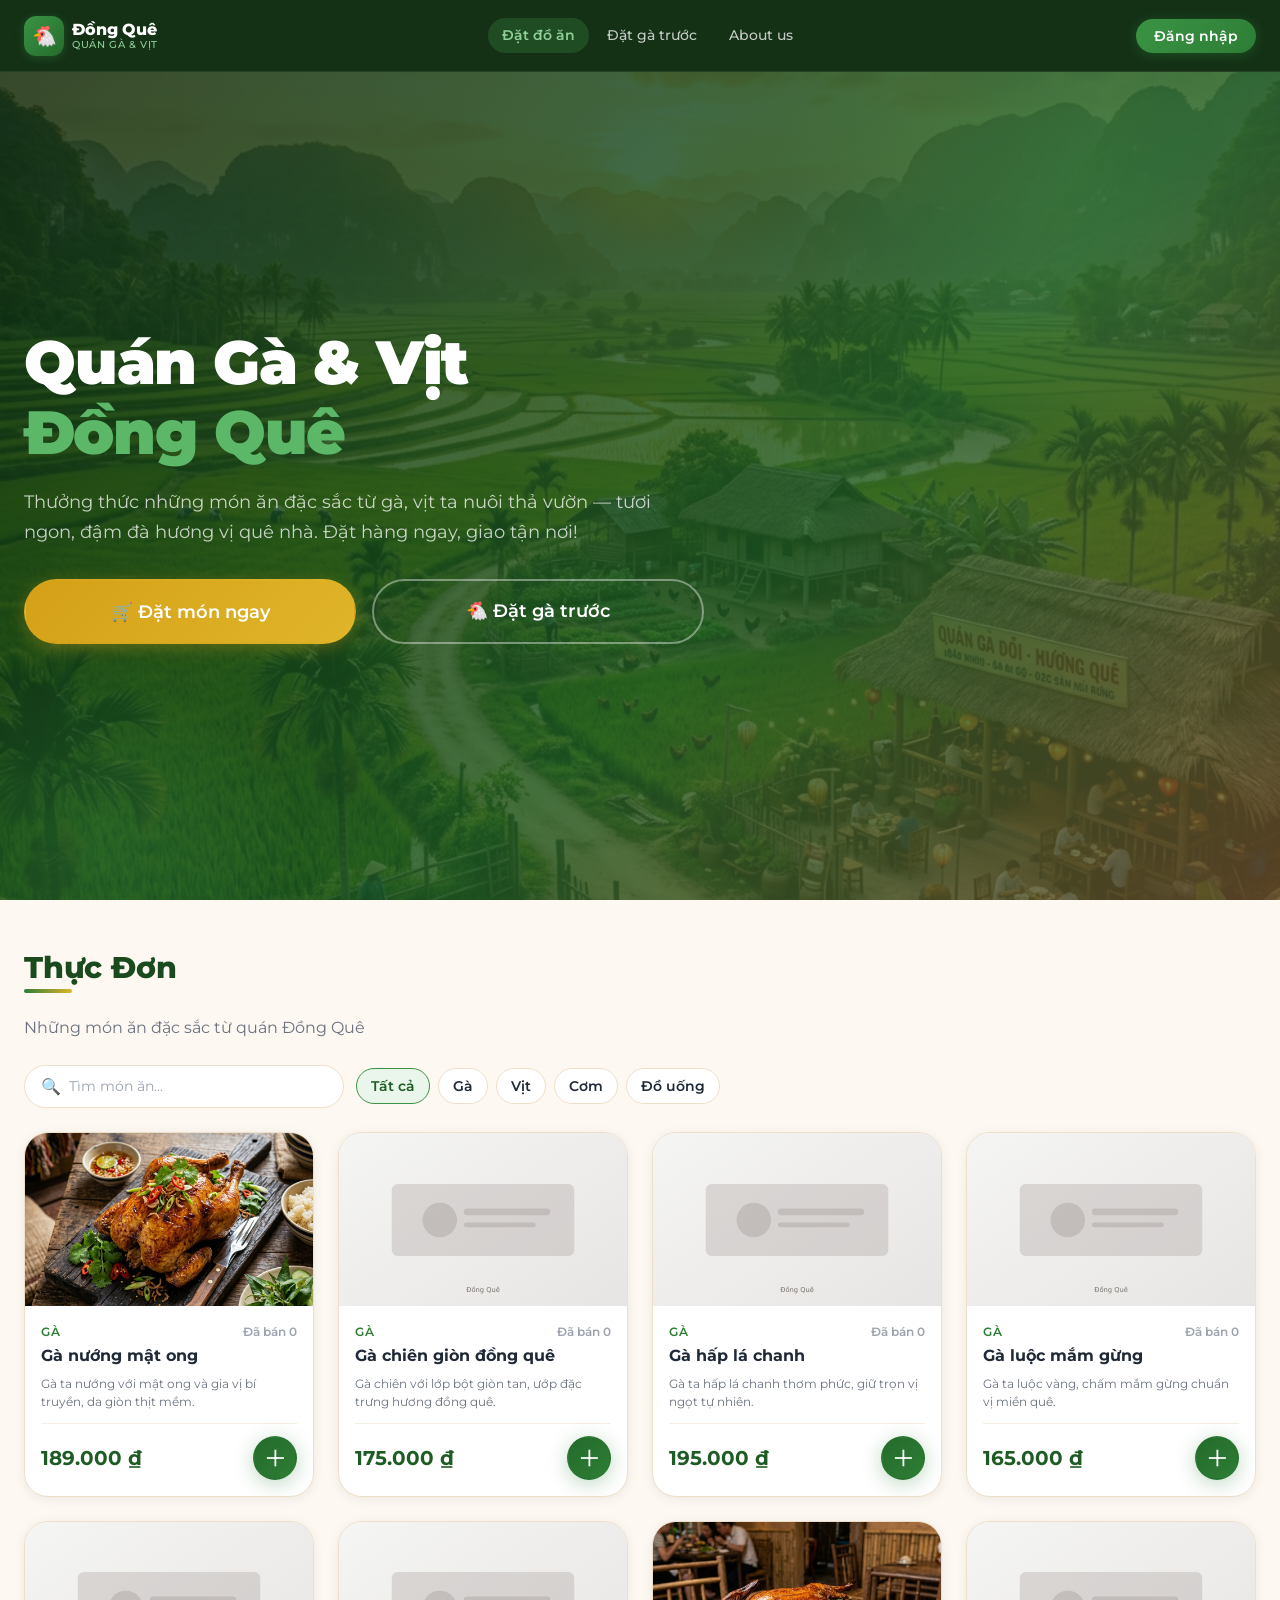
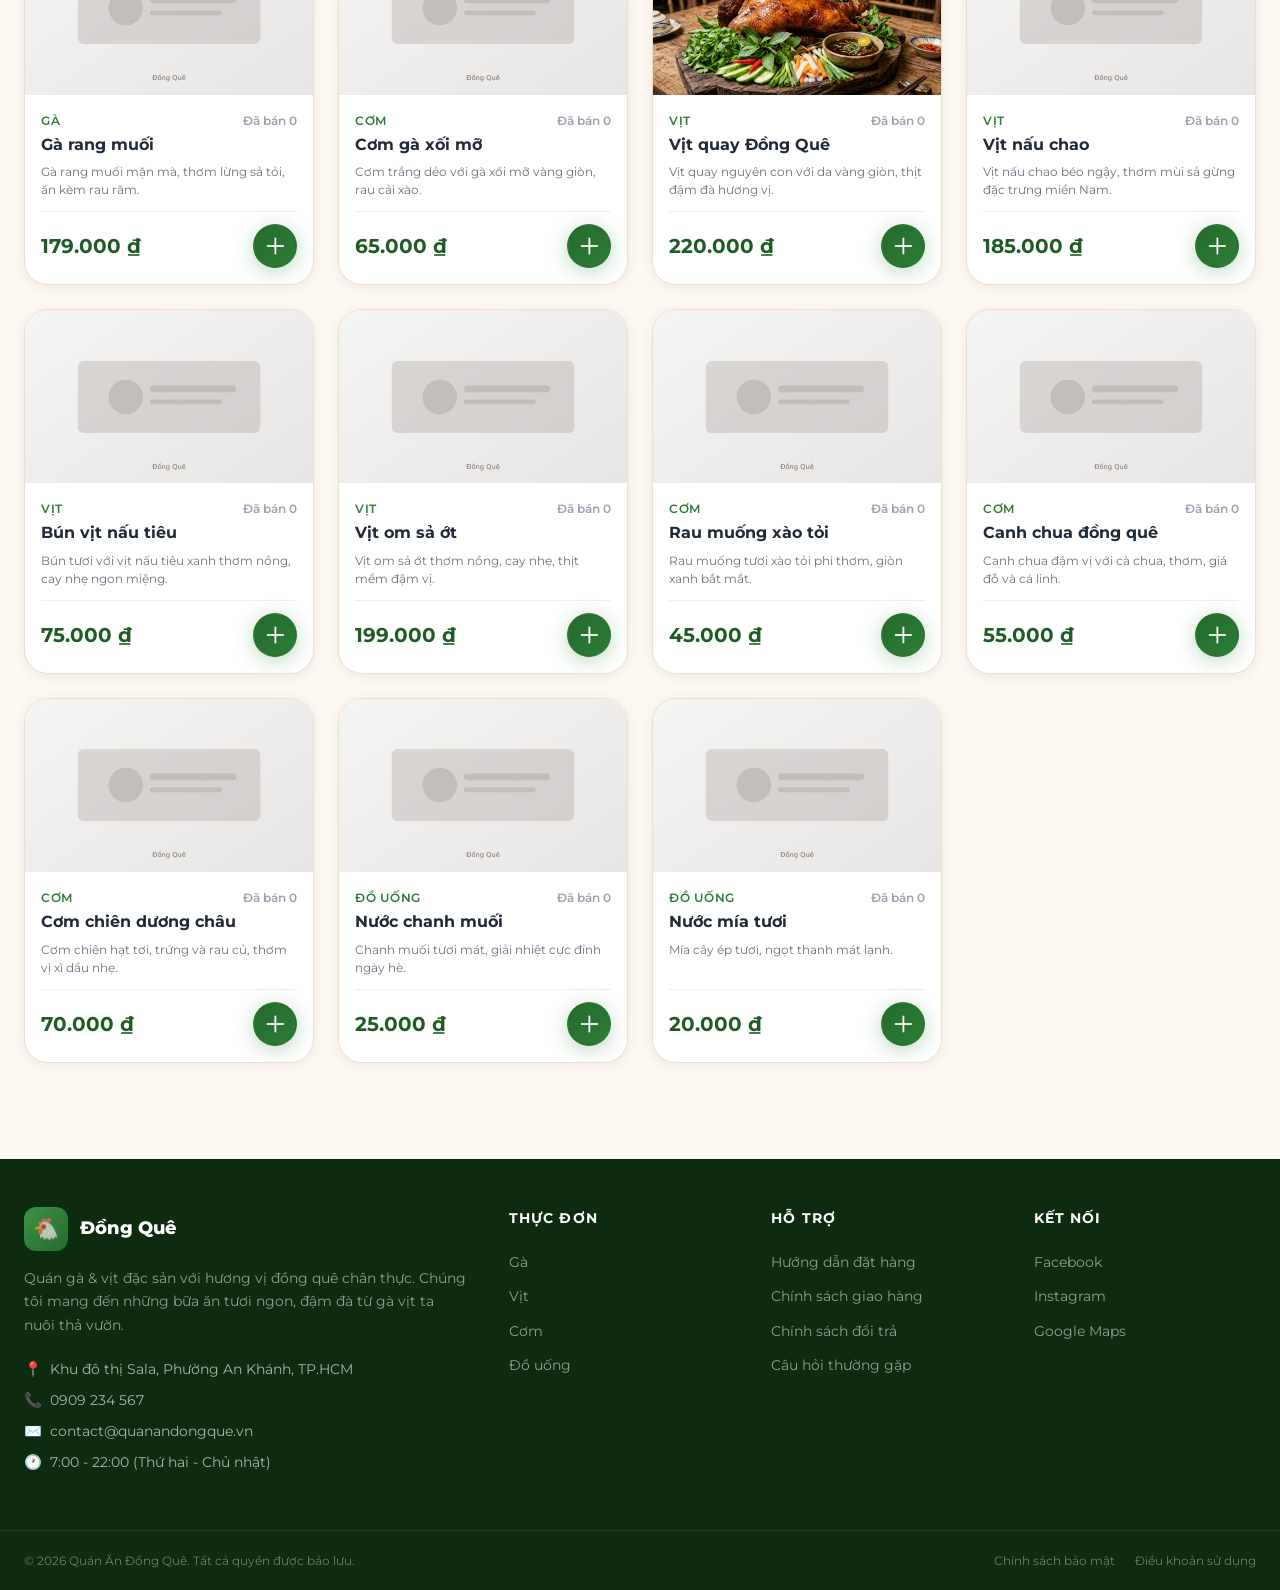
==== index.html @ f10be2a7 "initial shopping page for customers" ====
<!DOCTYPE html>
<html lang="vi">
<head>
  <meta charset="UTF-8">
  <meta name="viewport" content="width=device-width, initial-scale=1.0">
  <meta name="description" content="Quán Ăn Đồng Quê - Thưởng thức gà & vịt ta nuôi thả vườn tươi ngon, đậm đà hương vị quê nhà. Đặt hàng online, giao tận nơi tại TP.HCM.">
  <meta name="keywords" content="quán gà, quán vịt, đồng quê, gà nướng, vịt quay, đặt hàng online, giao hàng">
  <meta name="author" content="Quán Ăn Đồng Quê">
  <meta property="og:title" content="Quán Ăn Đồng Quê | Gà & Vịt Ta Thả Vườn">
  <meta property="og:description" content="Hương vị đồng quê chính hiệu — gà, vịt ta nuôi thả vườn tươi ngon. Đặt hàng ngay!">
  <meta property="og:type" content="website">
  <meta name="theme-color" content="#1f5c25">
  <title>Quán Ăn Đồng Quê | Gà & Vịt Ta Thả Vườn</title>

  <!-- Favicon -->
  <link rel="icon" href="data:image/svg+xml,<svg xmlns='http://www.w3.org/2000/svg' viewBox='0 0 100 100'><text y='.9em' font-size='90'>🐔</text></svg>">

  <!-- CSS -->
  <link rel="stylesheet" href="css/variables.css">
  <link rel="stylesheet" href="css/base.css">
  <link rel="stylesheet" href="css/components.css">
  <link rel="stylesheet" href="css/navbar.css">
  <link rel="stylesheet" href="css/layout.css">
  <link rel="stylesheet" href="css/pages.css">
</head>
<body>
  <!-- Page wrapper -->
  <div class="page-content" id="page-content" role="main"></div>

  <!-- JS (ES Module) -->
  <script type="module" src="js/app.js"></script>
</body>
</html>
---- css/variables.css ----
/* ============================================
   DESIGN TOKENS - Quán Ăn Đồng Quê
   Tông màu xanh lá đậm + beige
============================================ */

@font-face {
  font-family: 'Montserrat';
  src: url('../assets/fonts/Montserrat-Regular.ttf') format('truetype');
  font-weight: 400;
  font-style: normal;
}
@font-face {
  font-family: 'Montserrat';
  src: url('../assets/fonts/Montserrat-Medium.ttf') format('truetype');
  font-weight: 500;
  font-style: normal;
}
@font-face {
  font-family: 'Montserrat';
  src: url('../assets/fonts/Montserrat-SemiBold.ttf') format('truetype');
  font-weight: 600;
  font-style: normal;
}
@font-face {
  font-family: 'Montserrat';
  src: url('../assets/fonts/Montserrat-Bold.ttf') format('truetype');
  font-weight: 700;
  font-style: normal;
}
@font-face {
  font-family: 'Montserrat';
  src: url('../assets/fonts/Montserrat-ExtraBold.ttf') format('truetype');
  font-weight: 800;
  font-style: normal;
}
@font-face {
  font-family: 'Montserrat';
  src: url('../assets/fonts/Montserrat-Black.ttf') format('truetype');
  font-weight: 900;
  font-style: normal;
}
@font-face {
  font-family: 'Montserrat';
  src: url('../assets/fonts/Montserrat-Light.ttf') format('truetype');
  font-weight: 300;
  font-style: normal;
}
@font-face {
  font-family: 'Montserrat';
  src: url('../assets/fonts/Montserrat-Italic.ttf') format('truetype');
  font-weight: 400;
  font-style: italic;
}

:root {
  /* === Primary - Xanh lá đậm === */
  --color-primary-900: #0d2b0f;
  --color-primary-800: #1a4a1e;
  --color-primary-700: #1f5c25;
  --color-primary-600: #256b2c;
  --color-primary-500: #2d7d35;
  --color-primary-400: #3a9445;
  --color-primary-300: #5cb868;
  --color-primary-200: #8ed098;
  --color-primary-100: #c3e8c8;
  --color-primary-50:  #eaf6ec;

  /* === Secondary - Beige / Warm Cream === */
  --color-beige-900: #3d2f1a;
  --color-beige-800: #6b4f2c;
  --color-beige-700: #8b6840;
  --color-beige-600: #a68556;
  --color-beige-500: #c4a97a;
  --color-beige-400: #d4bc96;
  --color-beige-300: #e2ceae;
  --color-beige-200: #eedfc8;
  --color-beige-100: #f5ede0;
  --color-beige-50:  #fdf8f2;

  /* === Accent - Gold / Amber === */
  --color-accent-500: #d4a017;
  --color-accent-400: #e0b52a;
  --color-accent-300: #f0ca5e;
  --color-accent-100: #fdf3d0;

  /* === Neutral === */
  --color-white:    #ffffff;
  --color-gray-50:  #f9fafb;
  --color-gray-100: #f3f4f6;
  --color-gray-200: #e5e7eb;
  --color-gray-300: #d1d5db;
  --color-gray-400: #9ca3af;
  --color-gray-500: #6b7280;
  --color-gray-600: #4b5563;
  --color-gray-700: #374151;
  --color-gray-800: #1f2937;
  --color-gray-900: #111827;

  /* === Status === */
  --color-success: #22c55e;
  --color-warning: #f59e0b;
  --color-danger:  #ef4444;
  --color-info:    #3b82f6;

  /* === Semantic === */
  --color-bg:         var(--color-beige-50);
  --color-surface:    var(--color-white);
  --color-border:     var(--color-beige-200);
  --color-text:       var(--color-gray-800);
  --color-text-muted: var(--color-gray-500);
  --color-text-light: var(--color-gray-400);

  /* === Spacing === */
  --space-1:  0.25rem;
  --space-2:  0.5rem;
  --space-3:  0.75rem;
  --space-4:  1rem;
  --space-5:  1.25rem;
  --space-6:  1.5rem;
  --space-8:  2rem;
  --space-10: 2.5rem;
  --space-12: 3rem;
  --space-16: 4rem;
  --space-20: 5rem;
  --space-24: 6rem;

  /* === Border radius === */
  --radius-sm:   0.375rem;
  --radius-md:   0.75rem;
  --radius-lg:   1rem;
  --radius-xl:   1.5rem;
  --radius-2xl:  2rem;
  --radius-full: 9999px;

  /* === Shadow === */
  --shadow-sm:  0 1px 3px rgba(0,0,0,0.08), 0 1px 2px rgba(0,0,0,0.04);
  --shadow-md:  0 4px 16px rgba(0,0,0,0.10), 0 2px 6px rgba(0,0,0,0.06);
  --shadow-lg:  0 10px 40px rgba(0,0,0,0.12), 0 4px 12px rgba(0,0,0,0.08);
  --shadow-xl:  0 20px 60px rgba(0,0,0,0.15), 0 8px 24px rgba(0,0,0,0.10);
  --shadow-primary: 0 4px 20px rgba(45,125,53,0.30);
  --shadow-card:    0 2px 12px rgba(0,0,0,0.07);

  /* === Transition === */
  --transition-fast:   0.15s ease;
  --transition-base:   0.25s ease;
  --transition-slow:   0.4s ease;

  /* === Typography === */
  --font-family: 'Montserrat', sans-serif;
  --font-size-xs:   0.75rem;
  --font-size-sm:   0.875rem;
  --font-size-base: 1rem;
  --font-size-lg:   1.125rem;
  --font-size-xl:   1.25rem;
  --font-size-2xl:  1.5rem;
  --font-size-3xl:  1.875rem;
  --font-size-4xl:  2.25rem;
  --font-size-5xl:  3rem;

  /* === Z-index === */
  --z-dropdown: 100;
  --z-sticky:   200;
  --z-overlay:  300;
  --z-modal:    400;
  --z-toast:    500;

  /* === Navbar height === */
  --navbar-height: 72px;
  --navbar-height-mobile: 64px;
}
---- css/base.css ----
/* ============================================
   BASE STYLES - Reset & Global
============================================ */

*, *::before, *::after {
  box-sizing: border-box;
  margin: 0;
  padding: 0;
}

html {
  scroll-behavior: smooth;
  -webkit-text-size-adjust: 100%;
}

body {
  font-family: var(--font-family);
  font-size: var(--font-size-base);
  font-weight: 400;
  line-height: 1.6;
  color: var(--color-text);
  background-color: var(--color-bg);
  min-height: 100vh;
  overflow-x: hidden;
}

img {
  max-width: 100%;
  height: auto;
  display: block;
}

a {
  color: inherit;
  text-decoration: none;
}

ul, ol {
  list-style: none;
}

button {
  font-family: var(--font-family);
  cursor: pointer;
  border: none;
  background: none;
}

input, textarea, select {
  font-family: var(--font-family);
  font-size: var(--font-size-base);
  outline: none;
}

/* === Container === */
.container {
  width: 100%;
  max-width: 1280px;
  margin: 0 auto;
  padding: 0 var(--space-6);
}

@media (max-width: 768px) {
  .container {
    padding: 0 var(--space-4);
  }
}

/* === Typography === */
h1 { font-size: var(--font-size-4xl); font-weight: 800; line-height: 1.2; }
h2 { font-size: var(--font-size-3xl); font-weight: 700; line-height: 1.3; }
h3 { font-size: var(--font-size-2xl); font-weight: 700; line-height: 1.3; }
h4 { font-size: var(--font-size-xl);  font-weight: 600; line-height: 1.4; }
h5 { font-size: var(--font-size-lg);  font-weight: 600; line-height: 1.4; }
h6 { font-size: var(--font-size-base);font-weight: 600; line-height: 1.5; }

@media (max-width: 768px) {
  h1 { font-size: var(--font-size-3xl); }
  h2 { font-size: var(--font-size-2xl); }
  h3 { font-size: var(--font-size-xl); }
}

/* === Scrollbar (hidden) === */
html, body {
  scrollbar-width: none; /* Firefox */
}
html::-webkit-scrollbar, body::-webkit-scrollbar {
  width: 0;
  height: 0;
}

/* === Selection === */
::selection {
  background: var(--color-primary-200);
  color: var(--color-primary-900);
}

/* === Utility === */
.sr-only {
  position: absolute; width: 1px; height: 1px;
  padding: 0; margin: -1px; overflow: hidden;
  clip: rect(0,0,0,0); white-space: nowrap; border: 0;
}

.text-center { text-align: center; }
.text-left   { text-align: left; }
.text-right  { text-align: right; }

.font-bold      { font-weight: 700; }
.font-semibold  { font-weight: 600; }
.font-medium    { font-weight: 500; }
.font-light     { font-weight: 300; }

.text-primary   { color: var(--color-primary-600); }
.text-muted     { color: var(--color-text-muted); }
.text-danger    { color: var(--color-danger); }
.text-success   { color: var(--color-success); }
.text-accent    { color: var(--color-accent-500); }

.hidden { display: none !important; }
.block  { display: block; }
.flex   { display: flex; }
.grid   { display: grid; }

.items-center   { align-items: center; }
.justify-center { justify-content: center; }
.justify-between{ justify-content: space-between; }
.gap-2 { gap: var(--space-2); }
.gap-4 { gap: var(--space-4); }
.gap-6 { gap: var(--space-6); }

.w-full   { width: 100%; }
.h-full   { height: 100%; }

.mt-4  { margin-top: var(--space-4); }
.mb-4  { margin-bottom: var(--space-4); }
.mt-8  { margin-top: var(--space-8); }
.mb-8  { margin-bottom: var(--space-8); }
.mt-12 { margin-top: var(--space-12); }

.pt-4  { padding-top: var(--space-4); }
.pb-4  { padding-bottom: var(--space-4); }
.py-4  { padding: var(--space-4) 0; }
.py-8  { padding: var(--space-8) 0; }
.py-12 { padding: var(--space-12) 0; }
.py-16 { padding: var(--space-16) 0; }
.py-20 { padding: var(--space-20) 0; }

/* === Divider === */
.divider {
  width: 100%;
  height: 1px;
  background: var(--color-border);
  margin: var(--space-6) 0;
}

/* === Badge === */
.badge {
  display: inline-flex;
  align-items: center;
  justify-content: center;
  padding: 2px 10px;
  border-radius: var(--radius-full);
  font-size: var(--font-size-xs);
  font-weight: 600;
  line-height: 1.5;
}
.badge-primary { background: var(--color-primary-100); color: var(--color-primary-700); }
.badge-accent  { background: var(--color-accent-100); color: var(--color-accent-500); }
.badge-success { background: #dcfce7; color: #15803d; }
.badge-danger  { background: #fee2e2; color: #dc2626; }
.badge-warning { background: #fef9c3; color: #ca8a04; }
.badge-muted   { background: var(--color-gray-100); color: var(--color-gray-500); }

/* === Spinner === */
.spinner {
  width: 24px; height: 24px;
  border: 3px solid var(--color-primary-100);
  border-top-color: var(--color-primary-500);
  border-radius: 50%;
  animation: spin 0.8s linear infinite;
}
@keyframes spin { to { transform: rotate(360deg); } }

/* === Page transition === */
.page-content {
  padding-top: var(--navbar-height);
  min-height: 100vh;
}

@media (max-width: 768px) {
  .page-content {
    padding-top: var(--navbar-height-mobile);
  }
}

/* === Section title === */
.section-title {
  position: relative;
  display: inline-block;
  font-weight: 800;
  color: var(--color-primary-800);
  margin-bottom: var(--space-2);
}
.section-title::after {
  content: '';
  position: absolute;
  bottom: -6px;
  left: 0;
  width: 48px;
  height: 4px;
  background: linear-gradient(90deg, var(--color-primary-500), var(--color-accent-400));
  border-radius: var(--radius-full);
}
.section-subtitle {
  color: var(--color-text-muted);
  font-size: var(--font-size-base);
  margin-top: var(--space-4);
}

/* === Empty state === */
.empty-state {
  display: flex;
  flex-direction: column;
  align-items: center;
  justify-content: center;
  padding: var(--space-16) var(--space-8);
  text-align: center;
}
.empty-state-icon {
  font-size: 4rem;
  margin-bottom: var(--space-4);
  opacity: 0.5;
}
.empty-state h3 {
  font-size: var(--font-size-xl);
  color: var(--color-text-muted);
  margin-bottom: var(--space-2);
}
.empty-state p {
  color: var(--color-text-light);
  font-size: var(--font-size-sm);
}

/* === Overlay === */
.overlay {
  position: fixed;
  inset: 0;
  background: rgba(0,0,0,0.5);
  backdrop-filter: blur(4px);
  z-index: var(--z-overlay);
  opacity: 0;
  pointer-events: none;
  transition: opacity var(--transition-base);
}
.overlay.active {
  opacity: 1;
  pointer-events: all;
}

/* === Animations === */
@keyframes fadeIn {
  from { opacity: 0; transform: translateY(16px); }
  to   { opacity: 1; transform: translateY(0); }
}
@keyframes slideDown {
  from { opacity: 0; transform: translateY(-10px); }
  to   { opacity: 1; transform: translateY(0); }
}
@keyframes slideUp {
  from { opacity: 0; transform: translateY(20px); }
  to   { opacity: 1; transform: translateY(0); }
}
@keyframes scaleIn {
  from { opacity: 0; transform: scale(0.95); }
  to   { opacity: 1; transform: scale(1); }
}
@keyframes pulse {
  0%, 100% { transform: scale(1); }
  50%       { transform: scale(1.05); }
}
@keyframes bounceIn {
  0%   { transform: scale(0.3); opacity: 0; }
  50%  { transform: scale(1.05); }
  70%  { transform: scale(0.9); }
  100% { transform: scale(1); opacity: 1; }
}

.animate-fade-in   { animation: fadeIn 0.4s ease forwards; }
.animate-slide-down { animation: slideDown 0.3s ease forwards; }
.animate-slide-up  { animation: slideUp 0.3s ease forwards; }
.animate-scale-in  { animation: scaleIn 0.3s ease forwards; }
---- css/components.css ----
/* ============================================
   COMPONENTS: Buttons
============================================ */

.btn {
  display: inline-flex;
  align-items: center;
  justify-content: center;
  gap: var(--space-2);
  padding: 0.625rem 1.5rem;
  border-radius: var(--radius-full);
  font-size: var(--font-size-sm);
  font-weight: 600;
  font-family: var(--font-family);
  cursor: pointer;
  border: 2px solid transparent;
  transition: all var(--transition-base);
  white-space: nowrap;
  user-select: none;
  position: relative;
  overflow: hidden;
}

.btn::after {
  content: '';
  position: absolute;
  inset: 0;
  background: rgba(255,255,255,0);
  transition: background var(--transition-fast);
  border-radius: inherit;
}
.btn:hover::after { background: rgba(255,255,255,0.08); }
.btn:active { transform: scale(0.97); }

/* Primary */
.btn-primary {
  background: linear-gradient(135deg, var(--color-primary-600), var(--color-primary-500));
  color: var(--color-white);
  box-shadow: var(--shadow-primary);
}
.btn-primary:hover {
  background: linear-gradient(135deg, var(--color-primary-700), var(--color-primary-600));
  box-shadow: 0 6px 24px rgba(45,125,53,0.40);
  transform: translateY(-1px);
}

/* Secondary / Outline */
.btn-outline {
  background: transparent;
  color: var(--color-primary-600);
  border-color: var(--color-primary-400);
}
.btn-outline:hover {
  background: var(--color-primary-50);
  border-color: var(--color-primary-600);
}

/* Ghost */
.btn-ghost {
  background: transparent;
  color: var(--color-text);
  border-color: transparent;
}
.btn-ghost:hover {
  background: var(--color-beige-100);
}

/* Accent */
.btn-accent {
  background: linear-gradient(135deg, var(--color-accent-500), var(--color-accent-400));
  color: var(--color-white);
  box-shadow: 0 4px 16px rgba(212,160,23,0.35);
}
.btn-accent:hover {
  background: linear-gradient(135deg, #b8870e, var(--color-accent-500));
  transform: translateY(-1px);
}

/* Danger */
.btn-danger {
  background: var(--color-danger);
  color: var(--color-white);
}
.btn-danger:hover {
  background: #dc2626;
  transform: translateY(-1px);
}

/* Sizes */
.btn-sm { padding: 0.375rem 1rem; font-size: var(--font-size-xs); }
.btn-lg { padding: 0.875rem 2rem; font-size: var(--font-size-base); }
.btn-xl { padding: 1rem 2.5rem; font-size: var(--font-size-lg); }
.btn-icon {
  width: 40px; height: 40px;
  padding: 0;
  border-radius: var(--radius-full);
}
.btn-icon-sm {
  width: 32px; height: 32px;
  padding: 0;
  border-radius: var(--radius-full);
  font-size: var(--font-size-sm);
}

/* Disabled */
.btn:disabled, .btn.disabled {
  opacity: 0.5;
  cursor: not-allowed;
  transform: none !important;
  box-shadow: none !important;
}

/* Full width */
.btn-block { width: 100%; }

/* ============================================
   COMPONENTS: Forms
============================================ */

.form-group {
  display: flex;
  flex-direction: column;
  gap: var(--space-2);
  margin-bottom: var(--space-5);
}

.form-label {
  font-size: var(--font-size-sm);
  font-weight: 600;
  color: var(--color-text);
}

.form-control {
  width: 100%;
  padding: 0.75rem 1rem;
  border: 1.5px solid var(--color-border);
  border-radius: var(--radius-md);
  background: var(--color-surface);
  color: var(--color-text);
  font-size: var(--font-size-sm);
  font-family: var(--font-family);
  transition: border-color var(--transition-fast), box-shadow var(--transition-fast);
}
.form-control:focus {
  border-color: var(--color-primary-400);
  box-shadow: 0 0 0 3px rgba(45,125,53,0.12);
}
.form-control::placeholder { color: var(--color-text-light); }
.form-control.error { border-color: var(--color-danger); }

/* Styled select */
select.form-control {
  appearance: none;
  -webkit-appearance: none;
  -moz-appearance: none;
  padding-right: 2.5rem;
  background-image:
    linear-gradient(45deg, transparent 50%, var(--color-text-muted) 50%),
    linear-gradient(135deg, var(--color-text-muted) 50%, transparent 50%);
  background-position:
    calc(100% - 18px) calc(1em + 6px),
    calc(100% - 13px) calc(1em + 6px);
  background-size: 5px 5px;
  background-repeat: no-repeat;
}

.form-hint {
  font-size: var(--font-size-xs);
  color: var(--color-text-muted);
}

.form-error {
  font-size: var(--font-size-xs);
  color: var(--color-danger);
  display: flex;
  align-items: center;
  gap: 4px;
}

/* Input with icon */
.input-group {
  position: relative;
}
.input-group .form-control {
  padding-left: 2.75rem;
}
.input-group .input-icon {
  position: absolute;
  left: 1rem;
  top: 50%;
  transform: translateY(-50%);
  color: var(--color-text-muted);
  pointer-events: none;
  font-size: 1rem;
}
.input-group .input-icon-right {
  position: absolute;
  right: 1rem;
  top: 50%;
  transform: translateY(-50%);
  color: var(--color-text-muted);
  cursor: pointer;
}

/* ============================================
   COMPONENTS: Cards
============================================ */

.card {
  background: var(--color-surface);
  border-radius: var(--radius-xl);
  box-shadow: var(--shadow-card);
  border: 1px solid var(--color-border);
  overflow: hidden;
  transition: box-shadow var(--transition-base), transform var(--transition-base);
}
.card:hover {
  box-shadow: var(--shadow-md);
}

.card-hover:hover {
  transform: translateY(-4px);
  box-shadow: var(--shadow-lg);
}

.card-body {
  padding: var(--space-5);
}

.card-header {
  padding: var(--space-4) var(--space-5);
  border-bottom: 1px solid var(--color-border);
  display: flex;
  align-items: center;
  justify-content: space-between;
}

/* ============================================
   COMPONENTS: Menu Filters
============================================ */

.menu-toolbar {
  display: flex;
  align-items: center;
  justify-content: space-between;
  gap: var(--space-3);
}

.menu-toolbar .menu-search {
  flex: 0 0 320px;
}

.menu-toolbar .menu-filters {
  flex: 1;
  justify-content: flex-start;
  min-width: 0;
}

@media (max-width: 768px) {
  .menu-toolbar {
    flex-direction: column;
    align-items: stretch;
  }
  .menu-toolbar .menu-search {
    flex: 1;
    width: 100%;
  }
  .menu-toolbar .menu-filters {
    width: 100%;
  }
}

.menu-filters {
  display: flex;
  flex-wrap: nowrap;
  gap: var(--space-2);
  overflow-x: auto;
  overflow-y: hidden;
  -webkit-overflow-scrolling: touch;
  scrollbar-width: none;
}

.menu-filters::-webkit-scrollbar {
  display: none;
}

.menu-filter-btn {
  flex: 0 0 auto;
  padding: 8px 14px;
  border-radius: var(--radius-full);
  border: 1px solid var(--color-border);
  background: var(--color-surface);
  color: var(--color-text);
  font-size: var(--font-size-sm);
  font-weight: 600;
  transition: all var(--transition-fast);
}

.menu-filter-btn:hover {
  background: var(--color-beige-50);
  border-color: var(--color-primary-300);
}

.menu-filter-btn.active {
  background: var(--color-primary-50);
  border-color: var(--color-primary-400);
  color: var(--color-primary-700);
}

/* Menu add button: big '+' in circle */
.btn-add-cart {
  width: 44px;
  height: 44px;
  padding: 0;
  border-radius: var(--radius-full);
  font-size: 2.5rem;
  line-height: 1;
  font-weight: 300;
  display: inline-flex;
  align-items: center;
  justify-content: center;
}

.card-footer {
  padding: var(--space-4) var(--space-5);
  border-top: 1px solid var(--color-border);
  background: var(--color-beige-50);
}

/* ============================================
   COMPONENTS: Modal
============================================ */

.modal-backdrop {
  position: fixed;
  inset: 0;
  background: rgba(13, 43, 15, 0.6);
  backdrop-filter: blur(6px);
  z-index: var(--z-modal);
  display: flex;
  align-items: center;
  justify-content: center;
  padding: var(--space-4);
  opacity: 0;
  pointer-events: none;
  transition: opacity var(--transition-base);
}
.modal-backdrop.active {
  opacity: 1;
  pointer-events: all;
}
.modal-backdrop.active .modal {
  animation: scaleIn 0.3s ease forwards;
}

.modal {
  background: var(--color-surface);
  border-radius: var(--radius-2xl);
  box-shadow: var(--shadow-xl);
  max-width: 520px;
  width: 100%;
  max-height: 90vh;
  overflow-y: auto;
  position: relative;
}

.modal-header {
  padding: var(--space-6) var(--space-6) var(--space-4);
  display: flex;
  align-items: center;
  justify-content: space-between;
  border-bottom: 1px solid var(--color-border);
}
.modal-title {
  font-size: var(--font-size-xl);
  font-weight: 700;
  color: var(--color-primary-800);
}

.modal-close {
  width: 36px; height: 36px;
  border-radius: var(--radius-full);
  display: flex; align-items: center; justify-content: center;
  background: var(--color-beige-100);
  color: var(--color-text-muted);
  border: none;
  cursor: pointer;
  font-size: 1.1rem;
  transition: all var(--transition-fast);
}
.modal-close:hover {
  background: var(--color-beige-200);
  color: var(--color-danger);
}

.modal-body {
  padding: var(--space-6);
}
.modal-footer {
  padding: var(--space-4) var(--space-6) var(--space-6);
  display: flex;
  gap: var(--space-3);
  justify-content: flex-end;
}

/* ============================================
   COMPONENTS: Toast/Notification
============================================ */

.toast-container {
  position: fixed;
  top: calc(var(--navbar-height) + 1rem);
  right: 1rem;
  z-index: var(--z-toast);
  display: flex;
  flex-direction: column;
  gap: var(--space-3);
  max-width: 360px;
  width: calc(100vw - 2rem);
}

.toast {
  display: flex;
  align-items: flex-start;
  gap: var(--space-3);
  padding: var(--space-4) var(--space-5);
  background: var(--color-surface);
  border-radius: var(--radius-lg);
  box-shadow: var(--shadow-lg);
  border-left: 4px solid;
  animation: slideDown 0.3s ease forwards;
  position: relative;
  overflow: hidden;
}
.toast::after {
  content: '';
  position: absolute;
  bottom: 0; left: 0;
  height: 3px;
  background: rgba(0,0,0,0.1);
  animation: toastProgress 3s linear forwards;
}
@keyframes toastProgress { from { width: 100%; } to { width: 0; } }

.toast-success { border-color: var(--color-success); }
.toast-danger  { border-color: var(--color-danger); }
.toast-warning { border-color: var(--color-warning); }
.toast-info    { border-color: var(--color-info); }

.toast-icon {
  font-size: 1.25rem;
  flex-shrink: 0;
  margin-top: 2px;
}
.toast-content { flex: 1; }
.toast-title {
  font-weight: 600;
  font-size: var(--font-size-sm);
  margin-bottom: 2px;
}
.toast-message {
  font-size: var(--font-size-xs);
  color: var(--color-text-muted);
  line-height: 1.4;
}

/* ============================================
   COMPONENTS: Quantity Stepper
============================================ */

.qty-stepper {
  display: inline-flex;
  align-items: center;
  gap: var(--space-2);
  background: var(--color-beige-50);
  border: 1.5px solid var(--color-border);
  border-radius: var(--radius-full);
  padding: 4px;
}
.qty-btn {
  width: 28px; height: 28px;
  border-radius: var(--radius-full);
  background: var(--color-surface);
  border: 1px solid var(--color-border);
  display: flex; align-items: center; justify-content: center;
  font-size: 1rem;
  font-weight: 700;
  color: var(--color-primary-600);
  cursor: pointer;
  transition: all var(--transition-fast);
}
.qty-btn:hover {
  background: var(--color-primary-600);
  color: var(--color-white);
  border-color: var(--color-primary-600);
}
.qty-value {
  min-width: 32px;
  text-align: center;
  font-weight: 700;
  font-size: var(--font-size-sm);
}

/* ============================================
   COMPONENTS: Tag / Chip
============================================ */

.chip {
  display: inline-flex;
  align-items: center;
  gap: var(--space-1);
  padding: 4px 12px;
  border-radius: var(--radius-full);
  font-size: var(--font-size-xs);
  font-weight: 600;
  background: var(--color-beige-100);
  color: var(--color-beige-700);
  border: 1px solid var(--color-beige-200);
  cursor: pointer;
  transition: all var(--transition-fast);
}
.chip:hover, .chip.active {
  background: var(--color-primary-600);
  color: var(--color-white);
  border-color: var(--color-primary-600);
}

/* ============================================
   COMPONENTS: Skeleton loader
============================================ */

.skeleton {
  background: linear-gradient(90deg, var(--color-beige-100) 25%, var(--color-beige-50) 50%, var(--color-beige-100) 75%);
  background-size: 200% 100%;
  animation: shimmer 1.5s infinite;
  border-radius: var(--radius-sm);
}
@keyframes shimmer {
  0%   { background-position: 200% 0; }
  100% { background-position: -200% 0; }
}

/* ============================================
   COMPONENTS: Stars rating
============================================ */

.stars {
  display: inline-flex;
  gap: 2px;
  color: var(--color-accent-400);
}

/* ============================================
   COMPONENTS: Price tag
============================================ */

.price {
  font-weight: 700;
  color: var(--color-primary-700);
}
.price-lg {
  font-size: var(--font-size-xl);
}
.price-original {
  font-size: var(--font-size-sm);
  color: var(--color-text-light);
  text-decoration: line-through;
  font-weight: 400;
}
.price-discount {
  font-size: var(--font-size-xs);
  font-weight: 600;
  background: #fee2e2;
  color: var(--color-danger);
  padding: 2px 6px;
  border-radius: var(--radius-sm);
}

/* ============================================
   COMPONENTS: Search bar
============================================ */

.search-bar {
  display: flex;
  align-items: center;
  gap: var(--space-2);
  background: var(--color-surface);
  border: 1.5px solid var(--color-border);
  border-radius: var(--radius-full);
  padding: 0.5rem 1rem;
  transition: border-color var(--transition-fast), box-shadow var(--transition-fast);
}
.search-bar:focus-within {
  border-color: var(--color-primary-400);
  box-shadow: 0 0 0 3px rgba(45,125,53,0.12);
}
.search-bar input {
  flex: 1;
  border: none;
  background: transparent;
  font-size: var(--font-size-sm);
  color: var(--color-text);
}
.search-bar input::placeholder { color: var(--color-text-light); }
.search-bar .search-icon { color: var(--color-text-muted); }
---- css/navbar.css ----
/* ============================================
   NAVBAR - Sticky, responsive
============================================ */

.navbar {
  position: fixed;
  top: 0; left: 0; right: 0;
  height: var(--navbar-height);
  background: rgba(13, 43, 15, 0.97);
  backdrop-filter: blur(12px);
  -webkit-backdrop-filter: blur(12px);
  z-index: var(--z-sticky);
  border-bottom: 1px solid rgba(255,255,255,0.08);
  transition: box-shadow var(--transition-base);
}
.navbar.scrolled {
  box-shadow: 0 4px 24px rgba(0,0,0,0.25);
}

.navbar-inner {
  height: 100%;
  display: flex;
  align-items: center;
  justify-content: space-between;
  gap: var(--space-4);
  max-width: 1280px;
  margin: 0 auto;
  padding: 0 var(--space-6);
}

/* Logo */
.navbar-logo {
  display: flex;
  align-items: center;
  gap: var(--space-2);
  flex-shrink: 0;
  text-decoration: none;
}
.navbar-logo-icon {
  width: 40px; height: 40px;
  background: linear-gradient(135deg, var(--color-primary-400), var(--color-primary-600));
  border-radius: var(--radius-md);
  display: flex; align-items: center; justify-content: center;
  font-size: 1.25rem;
  box-shadow: 0 2px 8px rgba(45,125,53,0.4);
}
.navbar-logo-text {
  display: flex;
  flex-direction: column;
  line-height: 1.2;
}
.navbar-logo-name {
  font-size: var(--font-size-base);
  font-weight: 800;
  color: var(--color-white);
  letter-spacing: -0.01em;
}
.navbar-logo-tagline {
  font-size: 0.65rem;
  font-weight: 500;
  color: var(--color-primary-200);
  letter-spacing: 0.06em;
  text-transform: uppercase;
}

/* Desktop nav links (center) */
.navbar-nav {
  display: flex;
  align-items: center;
  gap: var(--space-1);
  flex: 1;
  justify-content: center;
}

.nav-link {
  display: flex;
  align-items: center;
  gap: 6px;
  padding: 6px 14px;
  border-radius: var(--radius-full);
  font-size: var(--font-size-sm);
  font-weight: 500;
  color: rgba(255,255,255,0.75);
  transition: all var(--transition-fast);
  cursor: pointer;
  white-space: nowrap;
  text-decoration: none;
  border: none;
  background: none;
  font-family: var(--font-family);
}
.nav-link:hover, .nav-link.active {
  color: var(--color-white);
  background: rgba(255,255,255,0.10);
}
.nav-link.active {
  background: rgba(90,200,100,0.18);
  color: var(--color-primary-200);
  font-weight: 600;
}
.nav-link-icon {
  font-size: 0.9rem;
  opacity: 0.8;
}

/* Right side actions */
.navbar-actions {
  display: flex;
  align-items: center;
  gap: var(--space-2);
  flex-shrink: 0;
}

/* Cart button */
.cart-btn {
  position: relative;
  width: 42px; height: 42px;
  border-radius: var(--radius-full);
  background: rgba(255,255,255,0.10);
  border: 1px solid rgba(255,255,255,0.15);
  color: var(--color-white);
  display: flex; align-items: center; justify-content: center;
  font-size: 1.15rem;
  cursor: pointer;
  transition: all var(--transition-fast);
}
.cart-btn:hover {
  background: rgba(255,255,255,0.18);
  transform: scale(1.05);
}
.cart-badge {
  position: absolute;
  top: -4px; right: -4px;
  min-width: 18px; height: 18px;
  background: var(--color-accent-500);
  color: var(--color-white);
  font-size: 0.65rem;
  font-weight: 700;
  border-radius: var(--radius-full);
  display: flex; align-items: center; justify-content: center;
  padding: 0 4px;
  border: 2px solid var(--color-primary-900);
  animation: bounceIn 0.3s ease;
}

/* Profile button */
.profile-btn {
  display: flex;
  align-items: center;
  gap: var(--space-2);
  padding: 4px 12px 4px 4px;
  border-radius: var(--radius-full);
  background: rgba(255,255,255,0.08);
  border: 1px solid rgba(255,255,255,0.15);
  color: var(--color-white);
  cursor: pointer;
  transition: all var(--transition-fast);
}
.profile-btn:hover {
  background: rgba(255,255,255,0.15);
}
.profile-avatar {
  width: 34px; height: 34px;
  border-radius: var(--radius-full);
  object-fit: cover;
  background: var(--color-primary-400);
  display: flex; align-items: center; justify-content: center;
  font-size: 0.85rem;
  font-weight: 700;
  color: var(--color-white);
  flex-shrink: 0;
  overflow: hidden;
}
.profile-avatar img {
  width: 100%; height: 100%;
  object-fit: cover;
}
.profile-name {
  font-size: var(--font-size-sm);
  font-weight: 600;
  max-width: 100px;
  overflow: hidden;
  text-overflow: ellipsis;
  white-space: nowrap;
}
.profile-chevron {
  font-size: 0.7rem;
  opacity: 0.6;
  transition: transform var(--transition-fast);
}
.profile-btn.open .profile-chevron {
  transform: rotate(180deg);
}

/* Login button (when not logged in) */
.login-btn {
  padding: 8px 18px;
  border-radius: var(--radius-full);
  background: linear-gradient(135deg, var(--color-primary-400), var(--color-primary-500));
  color: var(--color-white);
  font-size: var(--font-size-sm);
  font-weight: 600;
  cursor: pointer;
  border: none;
  font-family: var(--font-family);
  transition: all var(--transition-base);
  box-shadow: 0 2px 12px rgba(45,125,53,0.4);
}
.login-btn:hover {
  background: linear-gradient(135deg, var(--color-primary-500), var(--color-primary-600));
  transform: translateY(-1px);
  box-shadow: 0 4px 16px rgba(45,125,53,0.5);
}

/* Profile dropdown */
.profile-dropdown {
  position: absolute;
  top: calc(100% + 12px);
  right: 0;
  width: 260px;
  background: var(--color-surface);
  border-radius: var(--radius-xl);
  box-shadow: var(--shadow-xl);
  border: 1px solid var(--color-border);
  overflow: hidden;
  z-index: var(--z-dropdown);
  opacity: 0;
  pointer-events: none;
  transform: translateY(-8px);
  transition: all var(--transition-base);
}
.profile-dropdown.open {
  opacity: 1;
  pointer-events: all;
  transform: translateY(0);
}

.dropdown-wrapper {
  position: relative;
}

.dropdown-header {
  padding: var(--space-5);
  background: linear-gradient(135deg, var(--color-primary-800), var(--color-primary-700));
  display: flex;
  align-items: center;
  gap: var(--space-3);
}
.dropdown-avatar {
  width: 48px; height: 48px;
  border-radius: var(--radius-full);
  background: var(--color-primary-400);
  display: flex; align-items: center; justify-content: center;
  font-size: 1.2rem;
  font-weight: 700;
  color: var(--color-white);
  flex-shrink: 0;
  overflow: hidden;
  border: 2px solid rgba(255,255,255,0.3);
}
.dropdown-avatar img {
  width: 100%; height: 100%; object-fit: cover;
}
.dropdown-user-name {
  font-size: var(--font-size-sm);
  font-weight: 700;
  color: var(--color-white);
}
.dropdown-user-email {
  font-size: var(--font-size-xs);
  color: var(--color-primary-200);
  margin-top: 2px;
}
.dropdown-user-points {
  display: flex;
  align-items: center;
  gap: 4px;
  margin-top: 4px;
  font-size: var(--font-size-xs);
  color: var(--color-accent-300);
  font-weight: 600;
}

.dropdown-menu {
  padding: var(--space-2);
}
.dropdown-item {
  display: flex;
  align-items: center;
  gap: var(--space-3);
  padding: var(--space-3) var(--space-3);
  border-radius: var(--radius-md);
  font-size: var(--font-size-sm);
  color: var(--color-text);
  cursor: pointer;
  transition: all var(--transition-fast);
  width: 100%;
  text-align: left;
  border: none;
  background: none;
  font-family: var(--font-family);
}
.dropdown-item:hover {
  background: var(--color-beige-100);
  color: var(--color-primary-700);
}
.dropdown-item-icon {
  width: 30px; height: 30px;
  border-radius: var(--radius-sm);
  display: flex; align-items: center; justify-content: center;
  background: var(--color-beige-100);
  font-size: 0.9rem;
  flex-shrink: 0;
}
.dropdown-item:hover .dropdown-item-icon {
  background: var(--color-primary-100);
}
.dropdown-separator {
  height: 1px;
  background: var(--color-border);
  margin: var(--space-2) 0;
}
.dropdown-item.logout {
  color: var(--color-danger);
}
.dropdown-item.logout:hover {
  background: #fee2e2;
}
.dropdown-item.logout .dropdown-item-icon {
  background: #fee2e2;
}

/* Hamburger - mobile */
.hamburger-btn {
  width: 42px; height: 42px;
  border-radius: var(--radius-md);
  display: none;
  align-items: center;
  justify-content: center;
  flex-direction: column;
  gap: 5px;
  background: rgba(255,255,255,0.08);
  border: 1px solid rgba(255,255,255,0.15);
  cursor: pointer;
  padding: 10px;
}
.hamburger-line {
  width: 20px; height: 2px;
  background: var(--color-white);
  border-radius: var(--radius-full);
  transition: all var(--transition-fast);
}
.hamburger-btn.open .hamburger-line:nth-child(1) {
  transform: rotate(45deg) translate(5px, 5px);
}
.hamburger-btn.open .hamburger-line:nth-child(2) {
  opacity: 0; transform: scaleX(0);
}
.hamburger-btn.open .hamburger-line:nth-child(3) {
  transform: rotate(-45deg) translate(5px, -5px);
}

/* Mobile nav panel */
.mobile-nav {
  position: fixed;
  inset: 0 auto 0 0;
  width: 50vw;
  max-width: 360px;
  min-width: 260px;
  background: var(--color-primary-900);
  z-index: calc(var(--z-overlay) + 1);
  transform: translateX(-100%);
  transition: transform var(--transition-slow);
  border-right: 1px solid rgba(255,255,255,0.10);
  overflow: auto;
}
.mobile-nav.open {
  transform: translateX(0);
}
.mobile-nav-inner {
  padding: var(--space-6) var(--space-4);
  display: flex;
  flex-direction: column;
  gap: var(--space-4);
}

.mobile-user {
  padding: var(--space-4);
  border-radius: var(--radius-xl);
  background: rgba(255,255,255,0.06);
  border: 1px solid rgba(255,255,255,0.10);
}
.mobile-user-header {
  display: flex;
  align-items: center;
  gap: var(--space-3);
}
.mobile-user-meta { min-width: 0; }
.mobile-user-name {
  font-weight: 800;
  color: var(--color-white);
  font-size: var(--font-size-sm);
  overflow: hidden;
  text-overflow: ellipsis;
  white-space: nowrap;
}
.mobile-user-email {
  color: rgba(255,255,255,0.70);
  font-size: var(--font-size-xs);
  overflow: hidden;
  text-overflow: ellipsis;
  white-space: nowrap;
  margin-top: 2px;
}
.mobile-user-actions {
  display: flex;
  flex-direction: column;
  gap: var(--space-2);
  margin-top: var(--space-4);
}
.mobile-user-action {
  width: 100%;
  text-align: left;
  padding: var(--space-3) var(--space-3);
  border-radius: var(--radius-md);
  background: rgba(255,255,255,0.06);
  border: 1px solid rgba(255,255,255,0.10);
  color: rgba(255,255,255,0.85);
  font-size: var(--font-size-sm);
  font-weight: 600;
}
.mobile-user-action:hover {
  background: rgba(255,255,255,0.10);
  color: var(--color-white);
}
.mobile-user-action.mobile-logout {
  color: #fecaca;
}

.mobile-nav-sep {
  height: 1px;
  background: rgba(255,255,255,0.12);
  margin: 0 var(--space-1);
}

.mobile-nav-links {
  display: flex;
  flex-direction: column;
  gap: var(--space-1);
}
.mobile-nav-link {
  display: flex;
  align-items: center;
  gap: var(--space-3);
  padding: var(--space-3) var(--space-4);
  border-radius: var(--radius-md);
  color: rgba(255,255,255,0.75);
  font-size: var(--font-size-sm);
  font-weight: 500;
  cursor: pointer;
  transition: all var(--transition-fast);
  border: 1px solid transparent;
  background: none;
  font-family: var(--font-family);
  text-align: left;
  width: 100%;
}
.mobile-nav-link:hover, .mobile-nav-link.active {
  background: rgba(255,255,255,0.08);
  color: var(--color-white);
}
.mobile-nav-link.active {
  background: rgba(90,200,100,0.15);
  color: var(--color-primary-200);
}

/* Responsive */
@media (max-width: 1024px) {
  .navbar-nav {
    gap: 0;
  }
  .nav-link {
    padding: 6px 10px;
    font-size: var(--font-size-xs);
  }
}

@media (max-width: 768px) {
  .navbar {
    height: var(--navbar-height-mobile);
  }
  .navbar-inner {
    position: relative;
    padding: 0 var(--space-4);
  }
  .navbar-nav {
    display: none;
  }
  .hamburger-btn {
    display: flex;
  }
  .navbar-logo {
    position: absolute;
    left: 50%;
    transform: translateX(-50%);
    max-width: calc(100% - 140px);
    justify-content: center;
  }
  .navbar-logo-text {
    max-width: 100%;
  }
  .navbar-logo-name,
  .navbar-logo-tagline {
    white-space: nowrap;
    overflow: hidden;
    text-overflow: ellipsis;
  }
  .profile-name {
    display: none;
  }
  .profile-btn {
    padding: 4px;
    border-radius: var(--radius-full);
  }

  /* Move user actions into hamburger drawer */
  #navbar-user-area {
    display: none;
  }
}
---- css/layout.css ----
/* ============================================
   HERO SECTION
============================================ */
.hero {
  position: relative;
  min-height: calc(100vh - var(--navbar-height));
  min-height: calc(100svh - var(--navbar-height));
  display: flex;
  align-items: center;
  overflow: hidden;
  background: linear-gradient(135deg, var(--color-primary-900) 0%, var(--color-primary-700) 60%, var(--color-beige-800) 100%);
}
.hero-bg {
  position: absolute;
  inset: 0;
  background-image: url('../assets/images/hero-bg.jpg');
  background-size: cover;
  background-position: center;
  opacity: 0.18;
}
.hero-decor {
  position: absolute;
  inset: 0;
  overflow: hidden;
  pointer-events: none;
}
.hero-decor-circle {
  position: absolute;
  border-radius: 50%;
  background: radial-gradient(circle, rgba(90,200,100,0.15), transparent 70%);
}
.hero-decor-circle:nth-child(1) { width: 600px; height: 600px; top: -200px; right: -100px; }
.hero-decor-circle:nth-child(2) { width: 400px; height: 400px; bottom: -150px; left: -100px; }

.hero-content {
  position: relative;
  z-index: 1;
  max-width: 680px;
  animation: fadeIn 0.8s ease;
}
.hero-eyebrow {
  display: inline-flex;
  align-items: center;
  gap: var(--space-2);
  padding: 6px 16px;
  background: rgba(255,255,255,0.12);
  border: 1px solid rgba(255,255,255,0.2);
  border-radius: var(--radius-full);
  font-size: var(--font-size-xs);
  font-weight: 600;
  color: var(--color-primary-200);
  letter-spacing: 0.08em;
  text-transform: uppercase;
  margin-bottom: var(--space-5);
}
.hero-title {
  font-size: clamp(2.2rem, 5vw, 3.8rem);
  font-weight: 900;
  color: var(--color-white);
  line-height: 1.15;
  margin-bottom: var(--space-5);
  letter-spacing: -0.02em;
}
.hero-title span {
  color: var(--color-primary-300);
  display: block;
}
.hero-subtitle {
  font-size: var(--font-size-lg);
  color: rgba(255,255,255,0.75);
  margin-bottom: var(--space-8);
  line-height: 1.65;
  font-weight: 400;
}
.hero-actions {
  display: grid;
  grid-template-columns: repeat(2, minmax(0, 1fr));
  gap: var(--space-4);
  align-items: stretch;
}
.hero-actions .btn {
  width: 100%;
}
.hero-stats {
  display: flex;
  gap: var(--space-8);
  margin-top: var(--space-12);
  padding-top: var(--space-8);
  border-top: 1px solid rgba(255,255,255,0.12);
}
.hero-stat-value {
  font-size: var(--font-size-3xl);
  font-weight: 900;
  color: var(--color-white);
  line-height: 1;
}
.hero-stat-label {
  font-size: var(--font-size-xs);
  color: rgba(255,255,255,0.55);
  margin-top: 4px;
  text-transform: uppercase;
  letter-spacing: 0.06em;
}
@media (max-width: 768px) {
  .hero {
    min-height: calc(100vh - var(--navbar-height-mobile));
    min-height: calc(100svh - var(--navbar-height-mobile));
  }
  .hero-stats { gap: var(--space-6); flex-wrap: wrap; }
  .hero-actions { grid-template-columns: 1fr; }
}

/* ============================================
   MENU SECTION
============================================ */
.menu-section {
  padding: var(--space-12) 0;
  background: var(--color-bg);
}
.category-tabs {
  display: flex;
  align-items: center;
  gap: var(--space-2);
  overflow-x: auto;
  padding-bottom: var(--space-2);
  scrollbar-width: none;
  margin-bottom: var(--space-8);
}
.category-tabs::-webkit-scrollbar { display: none; }

.menu-grid {
  display: grid;
  grid-template-columns: repeat(auto-fill, minmax(280px, 1fr));
  gap: var(--space-6);
}
@media (max-width: 640px) {
  .menu-grid { grid-template-columns: repeat(2, minmax(0, 1fr)); gap: var(--space-4); }
}

/* Menu Item Card */
.menu-item-card {
  background: var(--color-surface);
  border-radius: var(--radius-xl);
  overflow: hidden;
  box-shadow: var(--shadow-card);
  border: 1px solid var(--color-border);
  transition: all var(--transition-base);
  cursor: pointer;
  display: flex;
  flex-direction: column;
}
.menu-item-card:hover {
  transform: translateY(-5px);
  box-shadow: var(--shadow-lg);
  border-color: var(--color-primary-200);
}
.menu-item-img-wrap {
  position: relative;
  padding-top: 60%;
  overflow: hidden;
  background: var(--color-beige-100);
}
.menu-item-img {
  position: absolute;
  inset: 0;
  width: 100%; height: 100%;
  object-fit: cover;
  transition: transform var(--transition-slow);
}
.menu-item-card:hover .menu-item-img { transform: scale(1.06); }
.menu-item-badge {
  position: absolute;
  top: var(--space-3);
  left: var(--space-3);
}
.menu-item-fav {
  position: absolute;
  top: var(--space-3);
  right: var(--space-3);
  width: 32px; height: 32px;
  border-radius: var(--radius-full);
  background: rgba(255,255,255,0.9);
  display: flex; align-items: center; justify-content: center;
  font-size: 0.9rem;
  cursor: pointer;
  border: none;
  transition: all var(--transition-fast);
  box-shadow: var(--shadow-sm);
}
.menu-item-fav:hover, .menu-item-fav.active { background: #fee2e2; }

.menu-item-body {
  padding: var(--space-4);
  flex: 1;
  display: flex;
  flex-direction: column;
}
.menu-item-meta {
  display: flex;
  align-items: baseline;
  justify-content: space-between;
  gap: var(--space-3);
  margin-bottom: var(--space-1);
}
.menu-item-cat {
  font-size: var(--font-size-xs);
  font-weight: 600;
  color: var(--color-primary-500);
  text-transform: uppercase;
  letter-spacing: 0.06em;
  margin-bottom: 0;
}
.menu-item-sold {
  font-size: var(--font-size-xs);
  font-weight: 600;
  color: var(--color-text-light);
}
.menu-item-name {
  font-size: var(--font-size-base);
  font-weight: 700;
  color: var(--color-text);
  margin-bottom: var(--space-2);
  line-height: 1.35;
}
.menu-item-desc {
  font-size: var(--font-size-xs);
  color: var(--color-text-muted);
  line-height: 1.5;
  flex: 1;
  display: -webkit-box;
  -webkit-line-clamp: 2;
  -webkit-box-orient: vertical;
  overflow: hidden;
}
.menu-item-footer {
  display: flex;
  align-items: center;
  justify-content: space-between;
  margin-top: var(--space-3);
  padding-top: var(--space-3);
  border-top: 1px solid var(--color-beige-100);
}

/* ============================================
   CART SIDEBAR
============================================ */
.cart-sidebar {
  position: fixed;
  top: 0; right: 0;
  width: 400px;
  height: 100vh;
  background: var(--color-surface);
  box-shadow: -8px 0 40px rgba(0,0,0,0.15);
  z-index: var(--z-modal);
  display: flex;
  flex-direction: column;
  transform: translateX(100%);
  transition: transform var(--transition-slow);
}
.cart-sidebar.open { transform: translateX(0); }
@media (max-width: 480px) { .cart-sidebar { width: 100%; } }

.cart-header {
  padding: var(--space-5) var(--space-5) var(--space-4);
  border-bottom: 1px solid var(--color-border);
  display: flex;
  align-items: center;
  justify-content: space-between;
  background: linear-gradient(135deg, var(--color-primary-800), var(--color-primary-700));
  color: var(--color-white);
}
.cart-title {
  font-size: var(--font-size-xl);
  font-weight: 700;
  display: flex;
  align-items: center;
  gap: var(--space-2);
}
.cart-count-badge {
  background: var(--color-accent-400);
  color: var(--color-white);
  font-size: var(--font-size-xs);
  font-weight: 700;
  padding: 2px 8px;
  border-radius: var(--radius-full);
}
.cart-close {
  width: 36px; height: 36px;
  border-radius: var(--radius-full);
  background: rgba(255,255,255,0.15);
  border: none;
  color: var(--color-white);
  cursor: pointer;
  display: flex; align-items: center; justify-content: center;
  font-size: 1.1rem;
  transition: background var(--transition-fast);
}
.cart-close:hover { background: rgba(255,255,255,0.25); }

.cart-body {
  flex: 1;
  overflow-y: auto;
  padding: var(--space-4);
}

.cart-item {
  display: flex;
  gap: var(--space-3);
  padding: var(--space-3) 0;
  border-bottom: 1px solid var(--color-beige-100);
  animation: slideUp 0.2s ease;
}
.cart-item:last-child { border-bottom: none; }
.cart-item-img {
  width: 64px; height: 64px;
  border-radius: var(--radius-md);
  object-fit: cover;
  background: var(--color-beige-100);
  flex-shrink: 0;
  overflow: hidden;
}
.cart-item-img img { width: 100%; height: 100%; object-fit: cover; }
.cart-item-info { flex: 1; }
.cart-item-name {
  font-size: var(--font-size-sm);
  font-weight: 600;
  margin-bottom: 4px;
  color: var(--color-text);
}
.cart-item-note {
  font-size: var(--font-size-xs);
  color: var(--color-text-muted);
  margin-bottom: 6px;
}
.cart-item-actions {
  display: flex;
  align-items: center;
  justify-content: space-between;
}
.cart-item-price {
  font-size: var(--font-size-sm);
  font-weight: 700;
  color: var(--color-primary-600);
}
.cart-item-remove {
  font-size: 0.75rem;
  color: var(--color-danger);
  cursor: pointer;
  border: none;
  background: none;
  padding: 2px 6px;
  border-radius: var(--radius-sm);
  transition: background var(--transition-fast);
}
.cart-item-remove:hover { background: #fee2e2; }

.cart-footer {
  padding: var(--space-4) var(--space-5);
  border-top: 1px solid var(--color-border);
  background: var(--color-beige-50);
}
.cart-summary { margin-bottom: var(--space-4); }
.cart-summary-row {
  display: flex;
  justify-content: space-between;
  align-items: center;
  font-size: var(--font-size-sm);
  color: var(--color-text-muted);
  margin-bottom: var(--space-2);
}
.cart-summary-row.total {
  font-size: var(--font-size-base);
  font-weight: 700;
  color: var(--color-text);
  margin-top: var(--space-3);
  padding-top: var(--space-3);
  border-top: 1.5px dashed var(--color-border);
}
.cart-summary-row.total .price { color: var(--color-primary-600); font-size: var(--font-size-xl); }

.voucher-input {
  display: flex;
  gap: var(--space-2);
  margin-bottom: var(--space-4);
}
.voucher-input .form-control {
  flex: 1;
  padding: 0.5rem 0.75rem;
  font-size: var(--font-size-sm);
}

/* ============================================
   FOOTER
============================================ */
.footer {
  background: var(--color-primary-900);
  color: rgba(255,255,255,0.75);
  padding: var(--space-12) 0 0;
  margin-top: var(--space-12);
}
.footer-grid {
  display: grid;
  grid-template-columns: 2fr 1fr 1fr 1fr;
  gap: var(--space-10);
  margin-bottom: var(--space-12);
}
@media (max-width: 1024px) { .footer-grid { grid-template-columns: 1fr 1fr; gap: var(--space-8); } }
@media (max-width: 600px)  { .footer-grid { grid-template-columns: 1fr; } }

.footer-brand-logo {
  display: flex;
  align-items: center;
  gap: var(--space-3);
  margin-bottom: var(--space-4);
}
.footer-brand-icon {
  width: 44px; height: 44px;
  background: linear-gradient(135deg, var(--color-primary-400), var(--color-primary-600));
  border-radius: var(--radius-md);
  display: flex; align-items: center; justify-content: center;
  font-size: 1.3rem;
}
.footer-brand-name {
  font-size: var(--font-size-lg);
  font-weight: 800;
  color: var(--color-white);
}
.footer-brand-desc {
  font-size: var(--font-size-sm);
  line-height: 1.7;
  margin-bottom: var(--space-5);
  color: rgba(255,255,255,0.55);
}
.footer-contact-row {
  display: flex;
  align-items: center;
  gap: var(--space-2);
  font-size: var(--font-size-sm);
  margin-bottom: var(--space-2);
  color: rgba(255,255,255,0.65);
}
.footer-contact-icon { color: var(--color-primary-300); font-size: 0.9rem; }

.footer-col-title {
  font-size: var(--font-size-sm);
  font-weight: 700;
  color: var(--color-white);
  text-transform: uppercase;
  letter-spacing: 0.08em;
  margin-bottom: var(--space-5);
}
.footer-links { display: flex; flex-direction: column; gap: var(--space-2); }
.footer-link {
  font-size: var(--font-size-sm);
  color: rgba(255,255,255,0.55);
  cursor: pointer;
  transition: color var(--transition-fast);
  padding: 2px 0;
}
.footer-link:hover { color: var(--color-primary-300); }

.footer-bottom {
  border-top: 1px solid rgba(255,255,255,0.08);
  padding: var(--space-5) 0;
  display: flex;
  align-items: center;
  justify-content: space-between;
  flex-wrap: wrap;
  gap: var(--space-3);
}
.footer-bottom-text {
  font-size: var(--font-size-xs);
  color: rgba(255,255,255,0.4);
}
.footer-bottom-links {
  display: flex;
  gap: var(--space-5);
}
.footer-bottom-link {
  font-size: var(--font-size-xs);
  color: rgba(255,255,255,0.4);
  cursor: pointer;
  transition: color var(--transition-fast);
}
.footer-bottom-link:hover { color: var(--color-primary-300); }

/* ============================================
   ORDER HISTORY
============================================ */
.order-list { display: flex; flex-direction: column; gap: var(--space-4); }
.order-card {
  background: var(--color-surface);
  border: 1px solid var(--color-border);
  border-radius: var(--radius-xl);
  overflow: hidden;
  transition: box-shadow var(--transition-base);
}
.order-card:hover { box-shadow: var(--shadow-md); }
.order-card-header {
  display: flex;
  align-items: center;
  justify-content: space-between;
  padding: var(--space-4) var(--space-5);
  background: var(--color-beige-50);
  border-bottom: 1px solid var(--color-border);
}
.order-id { font-size: var(--font-size-xs); color: var(--color-text-muted); }
.order-date { font-size: var(--font-size-xs); color: var(--color-text-light); }
.order-card-body { padding: var(--space-4) var(--space-5); }
.order-items-preview {
  display: flex;
  gap: var(--space-2);
  margin-bottom: var(--space-3);
  flex-wrap: wrap;
}
.order-item-thumb {
  width: 40px; height: 40px;
  border-radius: var(--radius-sm);
  object-fit: cover;
  background: var(--color-beige-100);
  overflow: hidden;
  flex-shrink: 0;
}
.order-item-thumb img { width: 100%; height: 100%; object-fit: cover; }
.order-card-footer {
  display: flex;
  align-items: center;
  justify-content: space-between;
  padding: var(--space-3) var(--space-5);
  border-top: 1px solid var(--color-beige-100);
}
.order-total {
  font-size: var(--font-size-base);
  font-weight: 700;
  color: var(--color-primary-700);
}

/* ============================================
   ABOUT / INFO SECTION
============================================ */
.info-section {
  padding: var(--space-20) 0;
  background: linear-gradient(135deg, var(--color-primary-900), var(--color-primary-800));
  color: var(--color-white);
}
.info-grid {
  display: grid;
  grid-template-columns: repeat(3, 1fr);
  gap: var(--space-8);
}
@media (max-width: 768px) { .info-grid { grid-template-columns: 1fr; gap: var(--space-6); } }

.info-card {
  text-align: center;
  padding: var(--space-8);
  background: rgba(255,255,255,0.06);
  border: 1px solid rgba(255,255,255,0.1);
  border-radius: var(--radius-2xl);
  transition: all var(--transition-base);
}
.info-card:hover {
  background: rgba(255,255,255,0.10);
  transform: translateY(-4px);
}
.info-icon {
  font-size: 2.5rem;
  margin-bottom: var(--space-4);
  display: block;
}
.info-title {
  font-size: var(--font-size-lg);
  font-weight: 700;
  color: var(--color-white);
  margin-bottom: var(--space-2);
}
.info-desc {
  font-size: var(--font-size-sm);
  color: rgba(255,255,255,0.6);
  line-height: 1.65;
}
---- css/pages.css ----
/* ============================================
   AUTH MODAL
============================================ */
.auth-modal .modal {
  max-width: 440px;
}
.auth-tabs {
  display: flex;
  background: var(--color-beige-100);
  border-radius: var(--radius-full);
  padding: 4px;
  margin-bottom: var(--space-6);
}
.auth-tab {
  flex: 1;
  padding: 8px;
  border-radius: var(--radius-full);
  text-align: center;
  font-size: var(--font-size-sm);
  font-weight: 600;
  cursor: pointer;
  transition: all var(--transition-fast);
  color: var(--color-text-muted);
  border: none;
  background: none;
  font-family: var(--font-family);
}
.auth-tab.active {
  background: var(--color-surface);
  color: var(--color-primary-700);
  box-shadow: var(--shadow-sm);
}
.auth-form { display: none; }
.auth-form.active { display: block; animation: fadeIn 0.3s ease; }
.auth-divider {
  text-align: center;
  position: relative;
  margin: var(--space-5) 0;
}
.auth-divider::before {
  content: '';
  position: absolute;
  top: 50%; left: 0; right: 0;
  height: 1px;
  background: var(--color-border);
}
.auth-divider span {
  position: relative;
  background: var(--color-surface);
  padding: 0 var(--space-3);
  font-size: var(--font-size-xs);
  color: var(--color-text-light);
}
.auth-logo {
  text-align: center;
  margin-bottom: var(--space-6);
}
.auth-logo-icon {
  width: 64px; height: 64px;
  background: linear-gradient(135deg, var(--color-primary-500), var(--color-primary-700));
  border-radius: var(--radius-xl);
  display: flex; align-items: center; justify-content: center;
  font-size: 2rem;
  margin: 0 auto var(--space-3);
  box-shadow: var(--shadow-primary);
}
.auth-logo-title {
  font-size: var(--font-size-xl);
  font-weight: 800;
  color: var(--color-primary-800);
}
.auth-logo-sub {
  font-size: var(--font-size-sm);
  color: var(--color-text-muted);
  margin-top: 4px;
}

/* ============================================
   CHECKOUT PAGE
============================================ */
.checkout-layout {
  display: grid;
  grid-template-columns: 1fr 380px;
  gap: var(--space-8);
  padding: var(--space-8) 0 var(--space-16);
}
@media (max-width: 900px) {
  .checkout-layout { grid-template-columns: 1fr; }
  .checkout-summary { order: -1; }
}

.checkout-section-title {
  font-size: var(--font-size-lg);
  font-weight: 700;
  color: var(--color-primary-800);
  margin-bottom: var(--space-5);
  display: flex;
  align-items: center;
  gap: var(--space-2);
}
.checkout-section-num {
  width: 28px; height: 28px;
  background: var(--color-primary-600);
  color: var(--color-white);
  border-radius: var(--radius-full);
  display: flex; align-items: center; justify-content: center;
  font-size: var(--font-size-xs);
  font-weight: 700;
  flex-shrink: 0;
}

.payment-methods {
  display: grid;
  grid-template-columns: repeat(auto-fill, minmax(160px, 1fr));
  gap: var(--space-3);
  margin-bottom: var(--space-6);
}
.payment-method-card {
  border: 2px solid var(--color-border);
  border-radius: var(--radius-lg);
  padding: var(--space-4);
  text-align: center;
  cursor: pointer;
  transition: all var(--transition-fast);
}
.payment-method-card:hover { border-color: var(--color-primary-400); background: var(--color-primary-50); }
.payment-method-card.selected { border-color: var(--color-primary-500); background: var(--color-primary-50); }
.payment-method-icon { font-size: 1.8rem; margin-bottom: var(--space-2); }
.payment-method-name { font-size: var(--font-size-sm); font-weight: 600; color: var(--color-text); }

.order-summary-card {
  background: var(--color-surface);
  border: 1px solid var(--color-border);
  border-radius: var(--radius-xl);
  overflow: hidden;
  position: sticky;
  top: calc(var(--navbar-height) + 1rem);
}
.order-summary-header {
  padding: var(--space-5);
  background: linear-gradient(135deg, var(--color-primary-800), var(--color-primary-700));
  color: var(--color-white);
  font-size: var(--font-size-base);
  font-weight: 700;
  display: flex;
  align-items: center;
  gap: var(--space-2);
}
.order-summary-body { padding: var(--space-5); }
.order-summary-item {
  display: flex;
  justify-content: space-between;
  align-items: flex-start;
  gap: var(--space-3);
  font-size: var(--font-size-sm);
  padding: var(--space-2) 0;
}
.order-summary-item-name { color: var(--color-text); flex: 1; }
.order-summary-item-qty { color: var(--color-text-muted); font-size: var(--font-size-xs); }
.order-summary-total-row {
  display: flex;
  justify-content: space-between;
  padding: var(--space-3) 0;
  font-size: var(--font-size-sm);
  color: var(--color-text-muted);
  border-top: 1px dashed var(--color-border);
  margin-top: var(--space-2);
}
.order-summary-total-row.grand {
  font-size: var(--font-size-lg);
  font-weight: 800;
  color: var(--color-text);
  border-top: 2px solid var(--color-primary-200);
  margin-top: var(--space-3);
  padding-top: var(--space-4);
}
.order-summary-total-row.grand .price { color: var(--color-primary-600); }

/* ============================================
   ORDER SUCCESS
============================================ */
.order-success {
  text-align: center;
  padding: var(--space-16) var(--space-8);
}
.order-success-icon {
  width: 100px; height: 100px;
  background: linear-gradient(135deg, var(--color-primary-400), var(--color-primary-600));
  border-radius: 50%;
  display: flex; align-items: center; justify-content: center;
  font-size: 3rem;
  margin: 0 auto var(--space-6);
  box-shadow: var(--shadow-primary);
  animation: bounceIn 0.6s ease;
}
.order-success h2 { color: var(--color-primary-800); margin-bottom: var(--space-3); }
.order-success p { color: var(--color-text-muted); line-height: 1.7; }
.order-success .order-number {
  display: inline-block;
  margin: var(--space-4) 0;
  padding: var(--space-2) var(--space-5);
  background: var(--color-primary-50);
  border: 1px solid var(--color-primary-200);
  border-radius: var(--radius-full);
  font-weight: 700;
  color: var(--color-primary-700);
  font-size: var(--font-size-sm);
}

/* ============================================
   POINTS DISPLAY
============================================ */
.points-card {
  background: linear-gradient(135deg, var(--color-primary-700), var(--color-primary-600));
  border-radius: var(--radius-xl);
  padding: var(--space-6);
  color: var(--color-white);
  position: relative;
  overflow: hidden;
}
.points-card::before {
  content: '★';
  position: absolute;
  right: -20px; top: -20px;
  font-size: 8rem;
  opacity: 0.07;
}
.points-label { font-size: var(--font-size-sm); opacity: 0.7; margin-bottom: var(--space-1); }
.points-value { font-size: var(--font-size-4xl); font-weight: 900; line-height: 1; }
.points-unit { font-size: var(--font-size-sm); opacity: 0.7; margin-left: var(--space-1); }
.points-earn { font-size: var(--font-size-xs); opacity: 0.65; margin-top: var(--space-3); }

/* ============================================
   RESERVATION SECTION
============================================ */
.reservation-section {
  padding: var(--space-16) 0;
  background: var(--color-beige-50);
}
.reservation-form-card {
  background: var(--color-surface);
  border-radius: var(--radius-2xl);
  box-shadow: var(--shadow-md);
  border: 1px solid var(--color-border);
  padding: var(--space-8);
  max-width: 700px;
  margin: 0 auto;
}
.reservation-grid {
  display: grid;
  grid-template-columns: 1fr 1fr;
  gap: var(--space-5);
}
@media (max-width: 640px) { .reservation-grid { grid-template-columns: 1fr; } }

/* ============================================
   PREORDER PAGE TWEAKS
============================================ */

.page-preorder .reservation-section {
  padding: var(--space-8) 0;
  min-height: calc(100vh - var(--navbar-height));
  min-height: calc(100svh - var(--navbar-height));
  display: flex;
  align-items: center;
}

.page-preorder .reservation-form-card {
  padding: var(--space-6);
}

.page-preorder .reservation-grid {
  gap: var(--space-4);
}

.page-preorder .form-group {
  margin-bottom: var(--space-4);
}

@media (max-width: 768px) {
  .page-preorder .reservation-section {
    min-height: calc(100vh - var(--navbar-height-mobile));
    min-height: calc(100svh - var(--navbar-height-mobile));
    padding: var(--space-6) 0;
    align-items: flex-start;
  }
}

/* ============================================
   REVIEWS
============================================ */
.reviews-grid {
  display: grid;
  grid-template-columns: repeat(auto-fill, minmax(300px, 1fr));
  gap: var(--space-5);
}
.review-card {
  background: var(--color-surface);
  border-radius: var(--radius-xl);
  padding: var(--space-5);
  box-shadow: var(--shadow-card);
  border: 1px solid var(--color-border);
  position: relative;
  overflow: hidden;
}
.review-card::before {
  content: '"';
  position: absolute;
  top: 0; right: var(--space-4);
  font-size: 5rem;
  color: var(--color-primary-100);
  font-family: Georgia, serif;
  line-height: 1;
}
.review-stars { margin-bottom: var(--space-3); }
.review-text {
  font-size: var(--font-size-sm);
  line-height: 1.7;
  color: var(--color-text);
  margin-bottom: var(--space-4);
  position: relative;
}
.review-author {
  display: flex;
  align-items: center;
  gap: var(--space-3);
}
.review-avatar {
  width: 36px; height: 36px;
  border-radius: var(--radius-full);
  background: var(--color-primary-200);
  display: flex; align-items: center; justify-content: center;
  font-size: 0.85rem;
  font-weight: 700;
  color: var(--color-primary-700);
  overflow: hidden;
}
.review-author-name { font-size: var(--font-size-sm); font-weight: 600; }
.review-author-date { font-size: var(--font-size-xs); color: var(--color-text-muted); }

/* ============================================
   PROFILE/HISTORY PAGE
============================================ */
.history-section { padding: var(--space-12) 0 var(--space-16); }
.history-header {
  display: flex;
  align-items: center;
  justify-content: space-between;
  margin-bottom: var(--space-8);
  flex-wrap: wrap;
  gap: var(--space-4);
}
.history-filter {
  display: flex;
  gap: var(--space-2);
  flex-wrap: wrap;
}
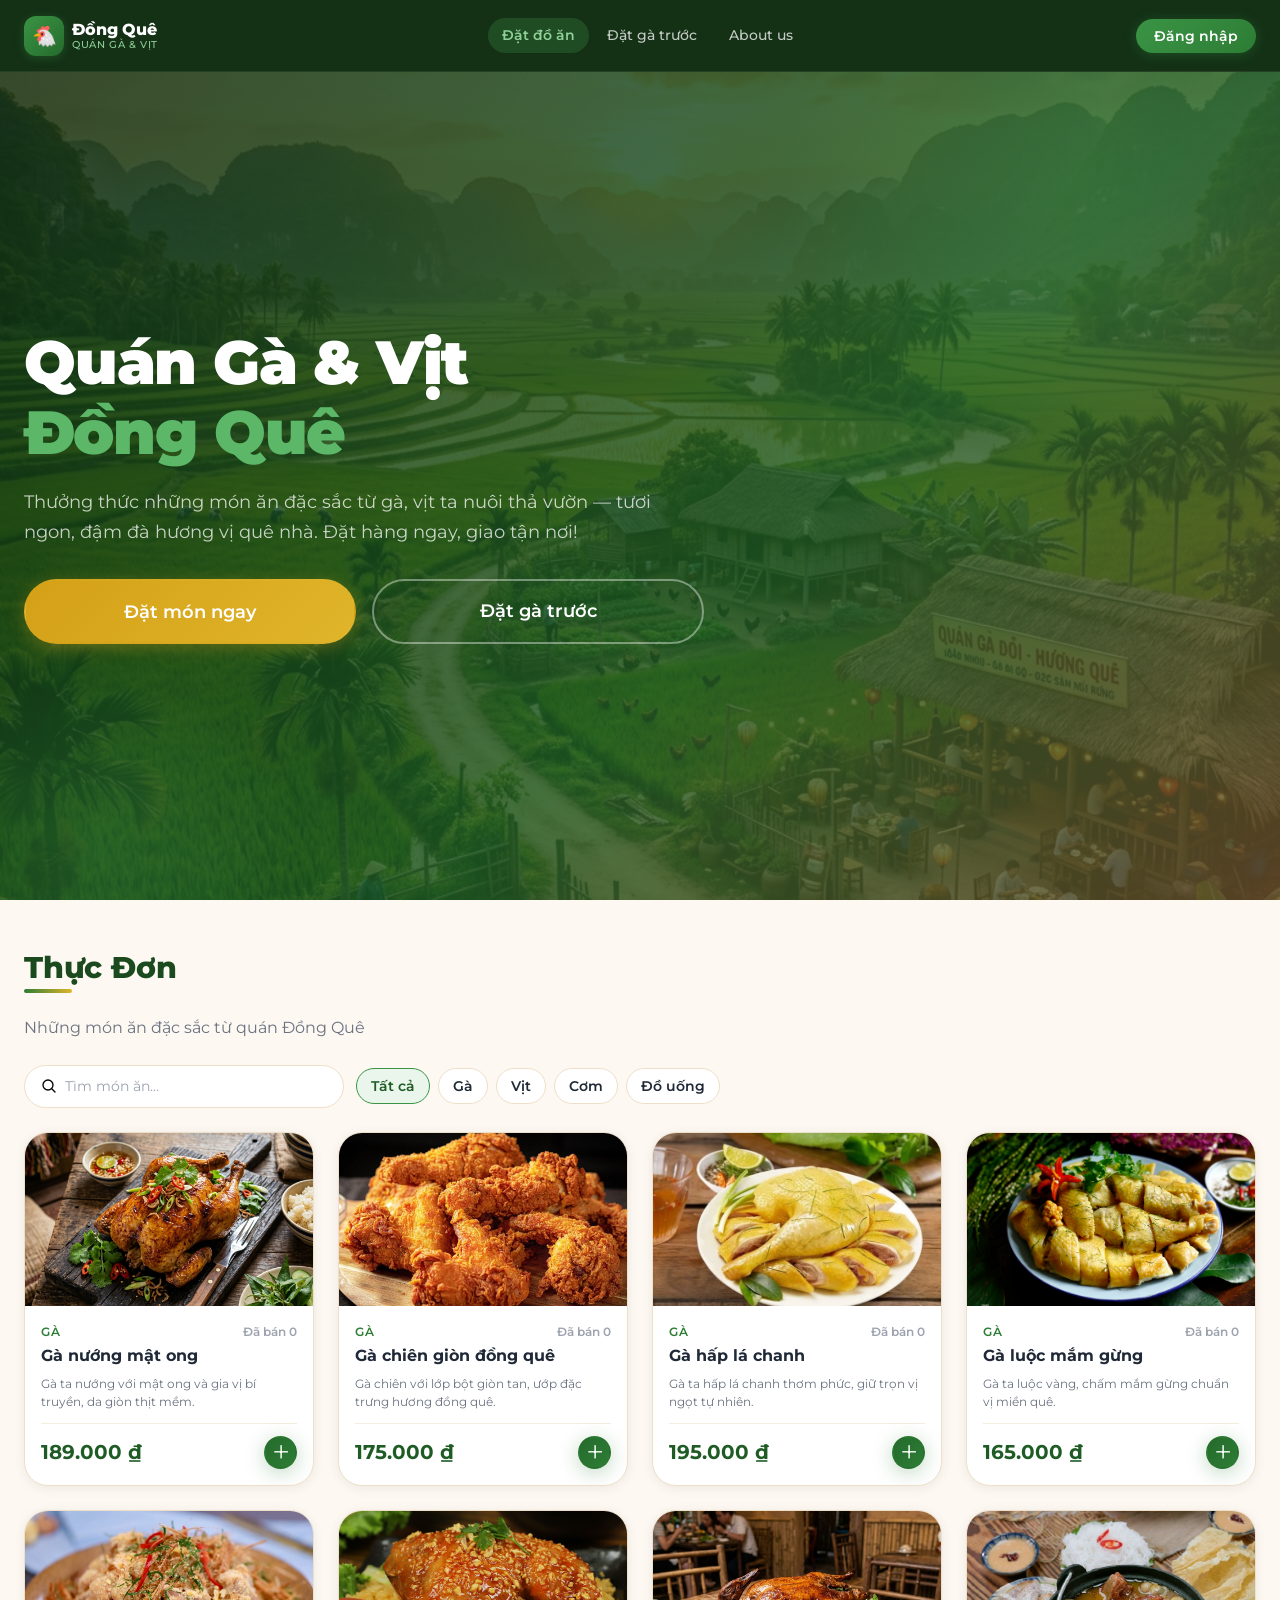
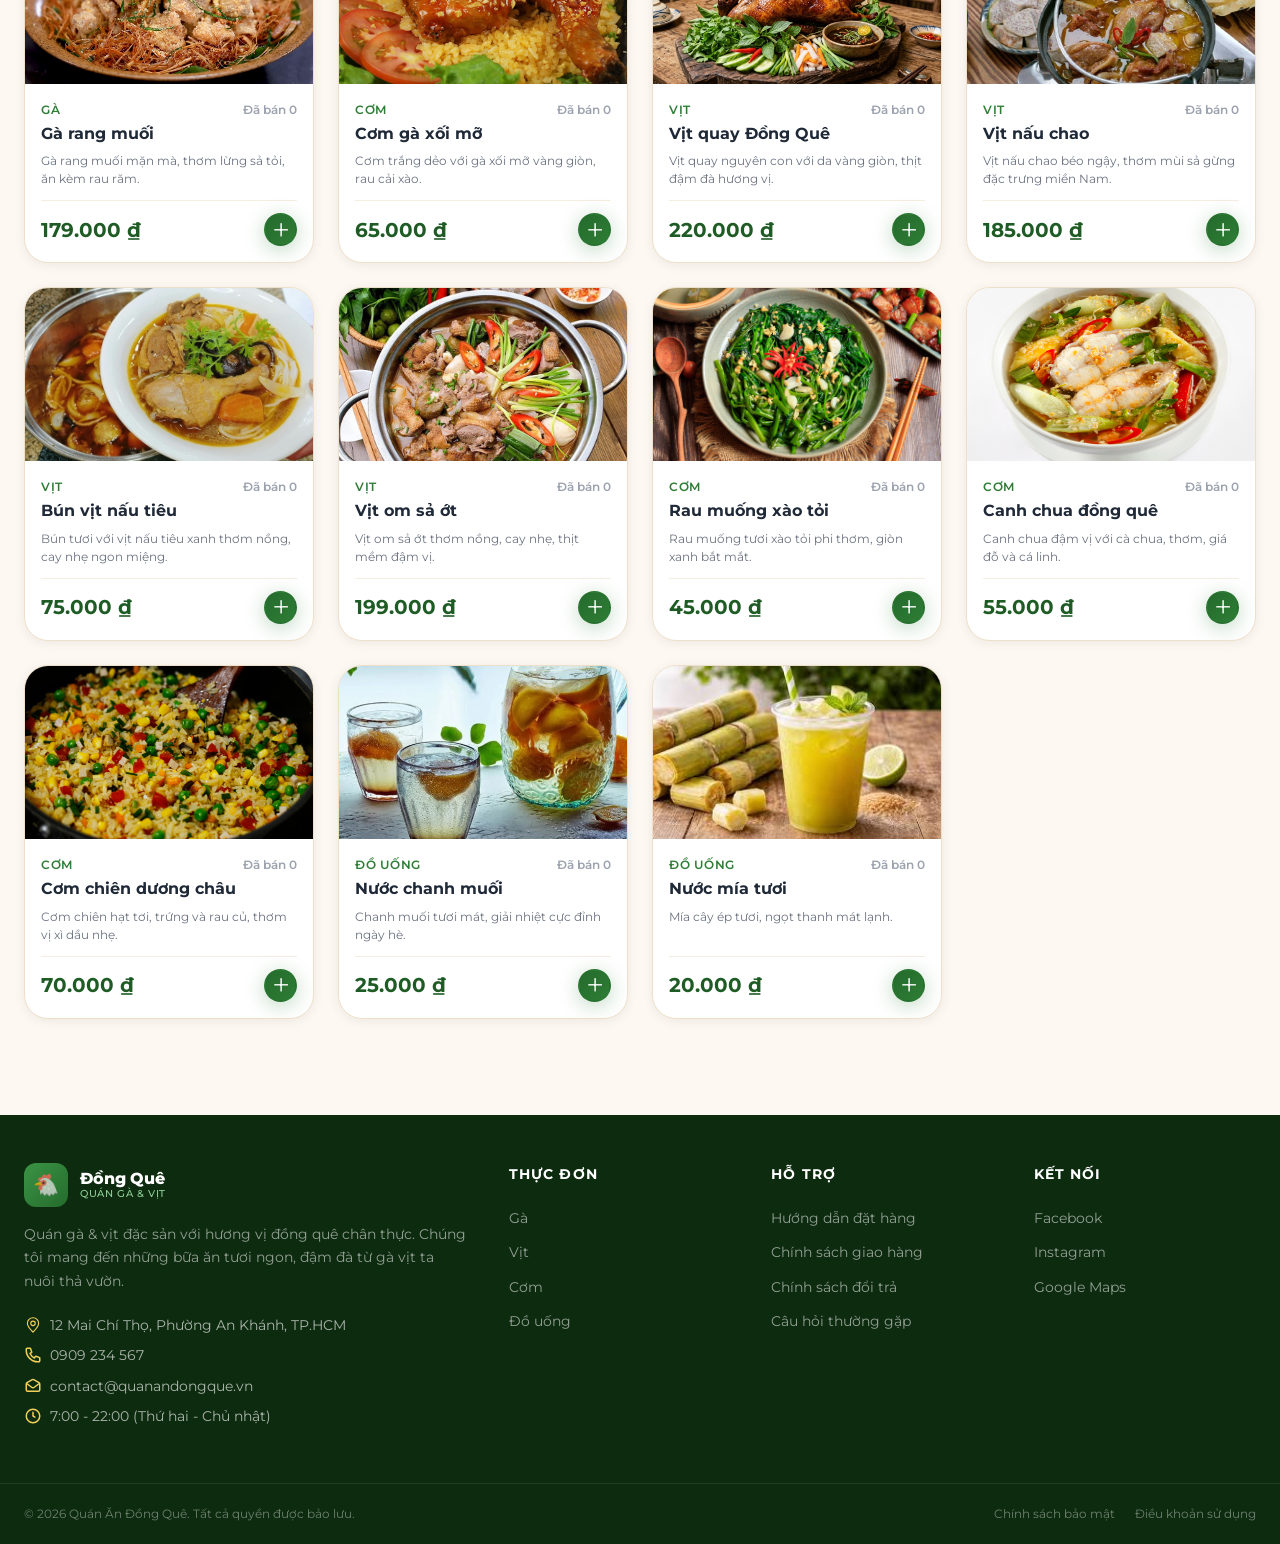
==== commit e2ac2f60: "v1" ====
--- a/index.html
+++ b/index.html
@@ -16,18 +16,13 @@
   <link rel="icon" href="data:image/svg+xml,<svg xmlns='http://www.w3.org/2000/svg' viewBox='0 0 100 100'><text y='.9em' font-size='90'>🐔</text></svg>">
 
   <!-- CSS -->
-  <link rel="stylesheet" href="css/variables.css">
-  <link rel="stylesheet" href="css/base.css">
-  <link rel="stylesheet" href="css/components.css">
-  <link rel="stylesheet" href="css/navbar.css">
-  <link rel="stylesheet" href="css/layout.css">
-  <link rel="stylesheet" href="css/pages.css">
+  <link rel="stylesheet" href="css/customer.css">
 </head>
 <body>
   <!-- Page wrapper -->
   <div class="page-content" id="page-content" role="main"></div>
 
   <!-- JS (ES Module) -->
-  <script type="module" src="js/app.js"></script>
+  <script type="module" src="js/entries/home.js"></script>
 </body>
 </html>
--- a/css/customer.css
+++ b/css/customer.css
@@ -0,0 +1,6 @@
+@import url('./variables.css');
+@import url('./base.css');
+@import url('./components.css');
+@import url('./navbar.css');
+@import url('./layout.css');
+@import url('./pages.css');
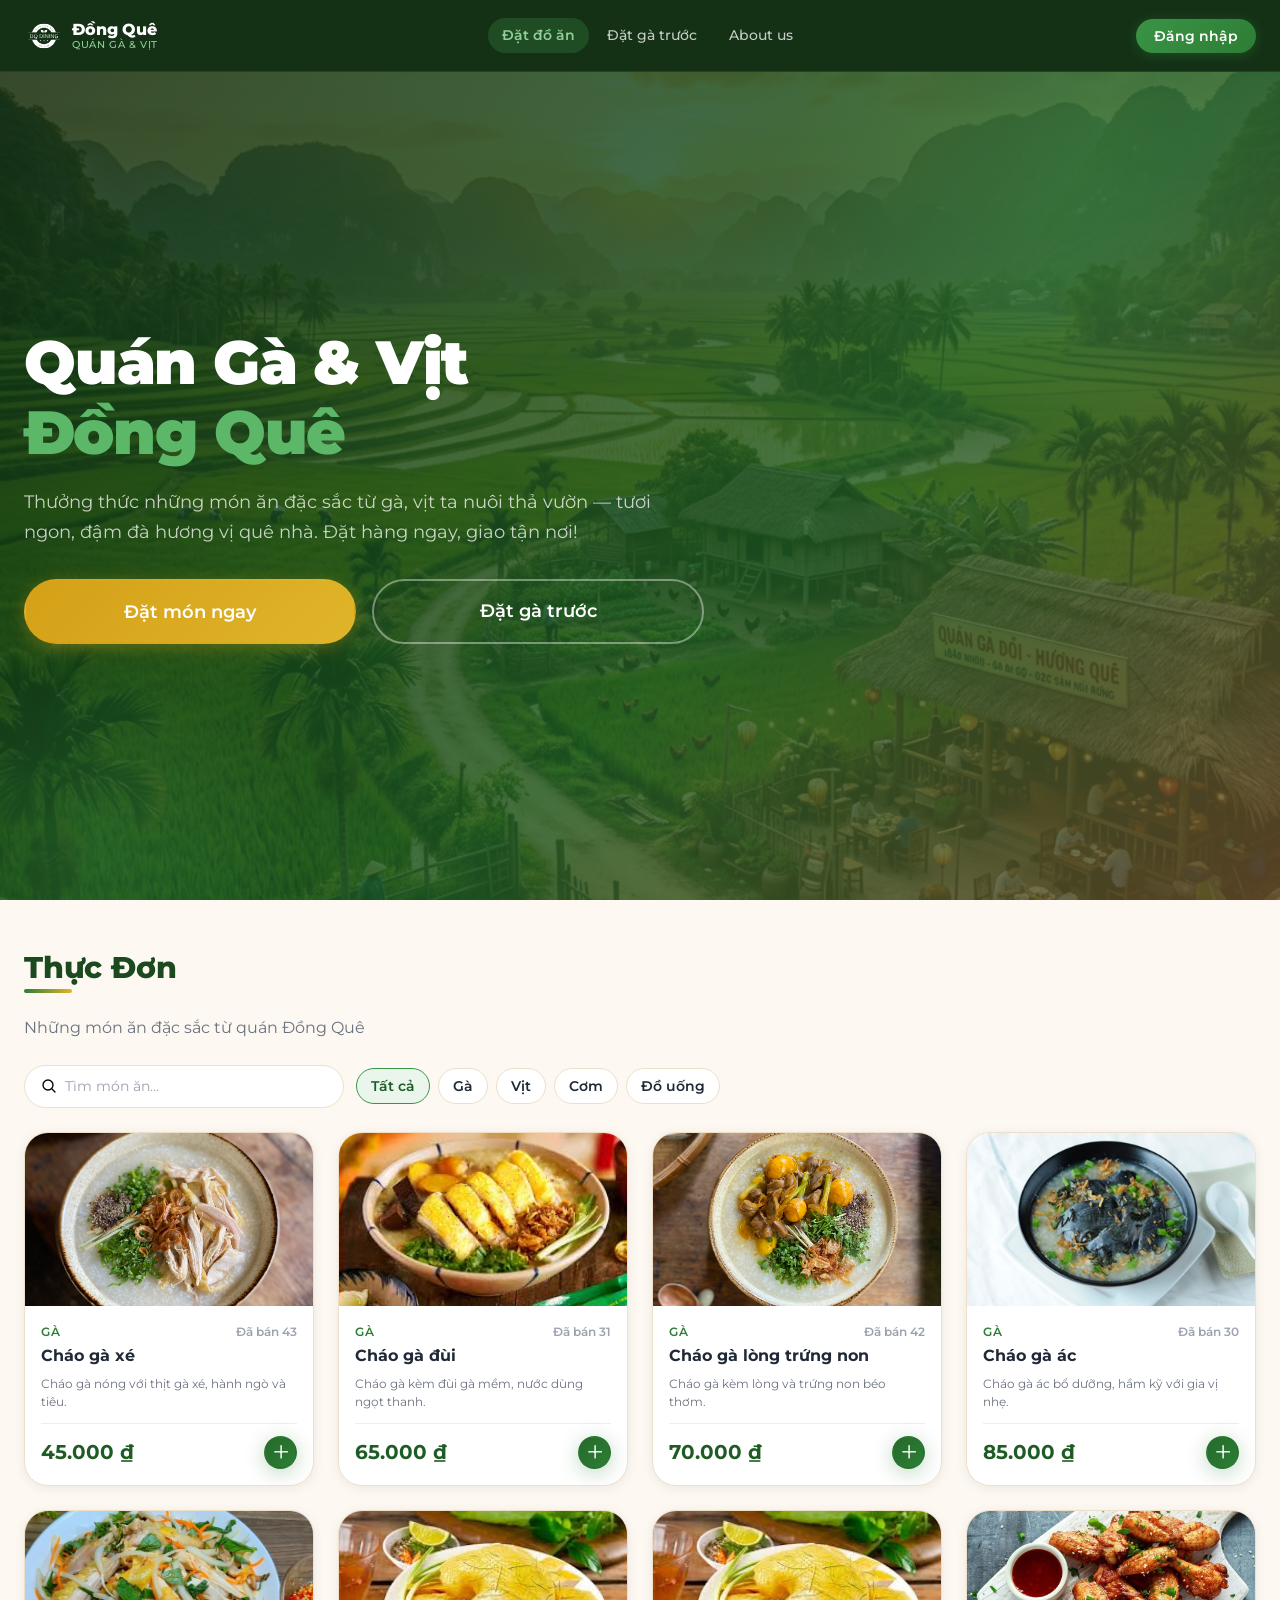
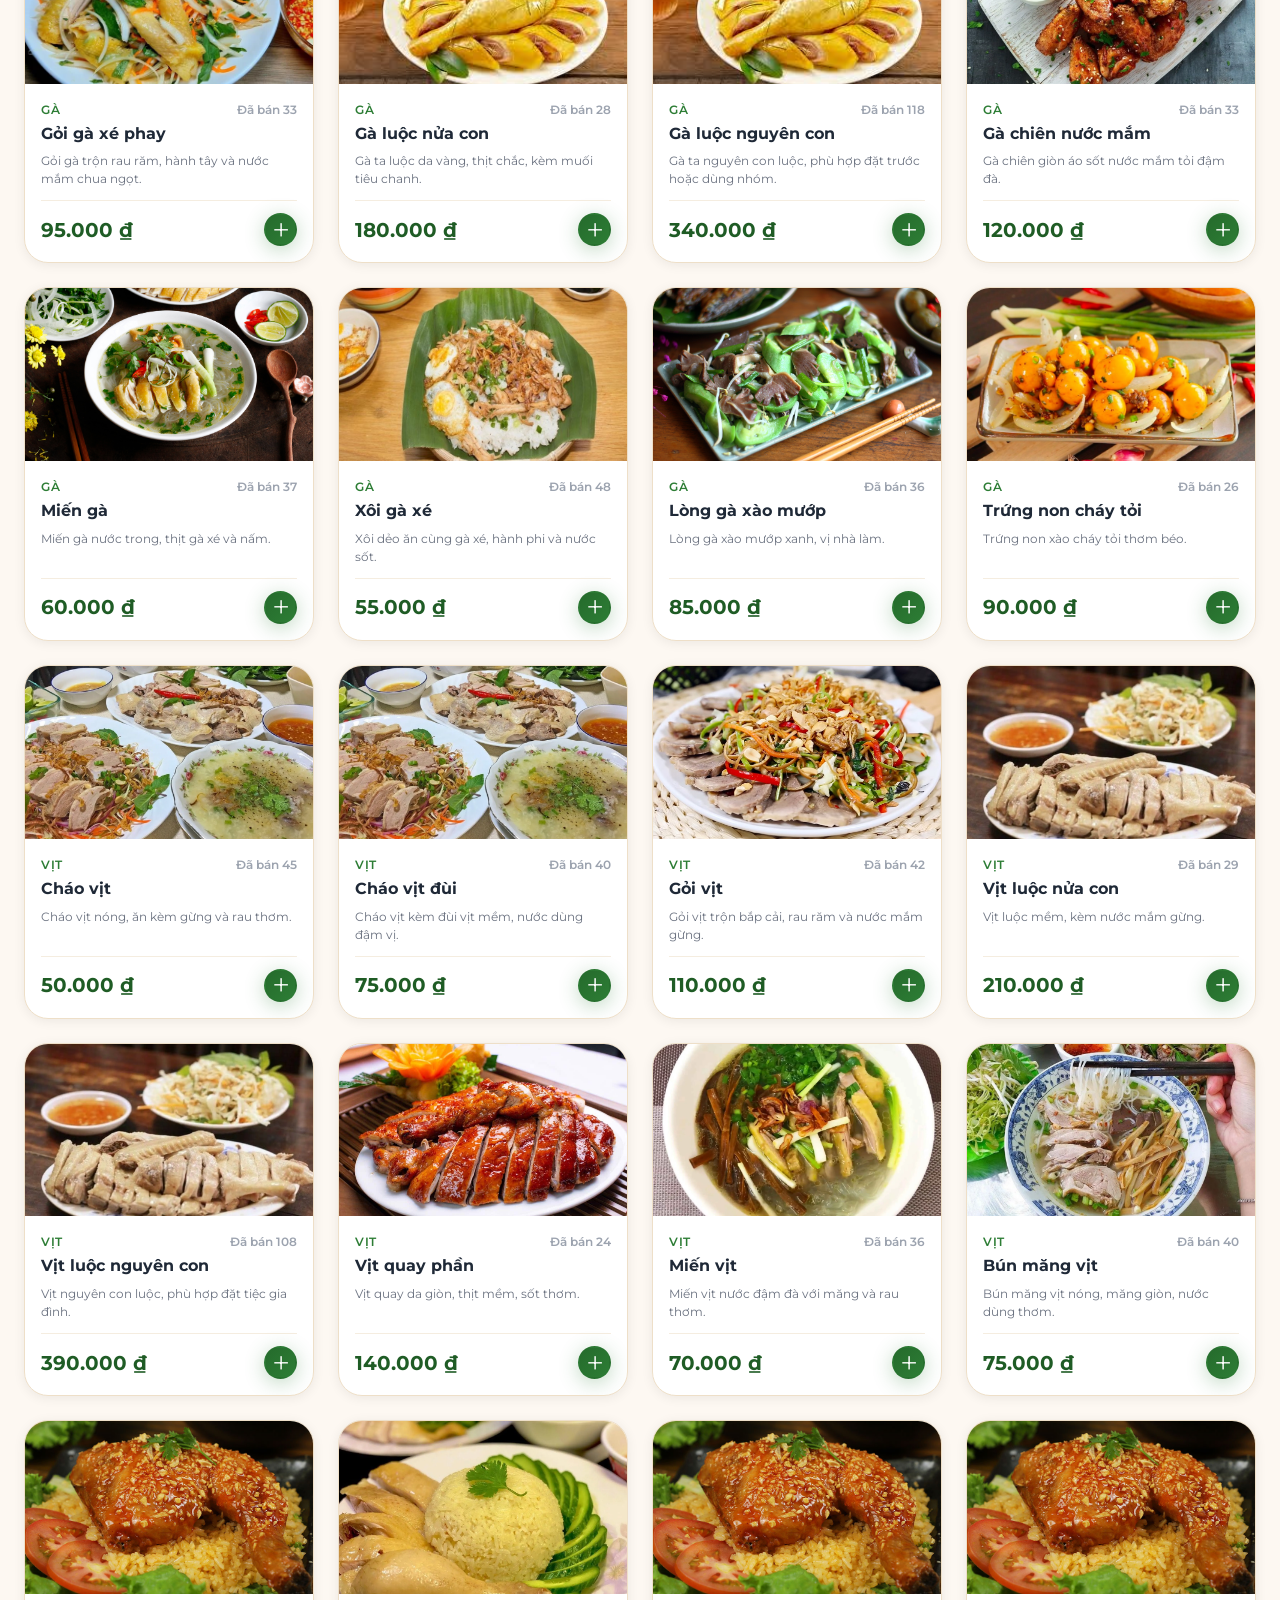
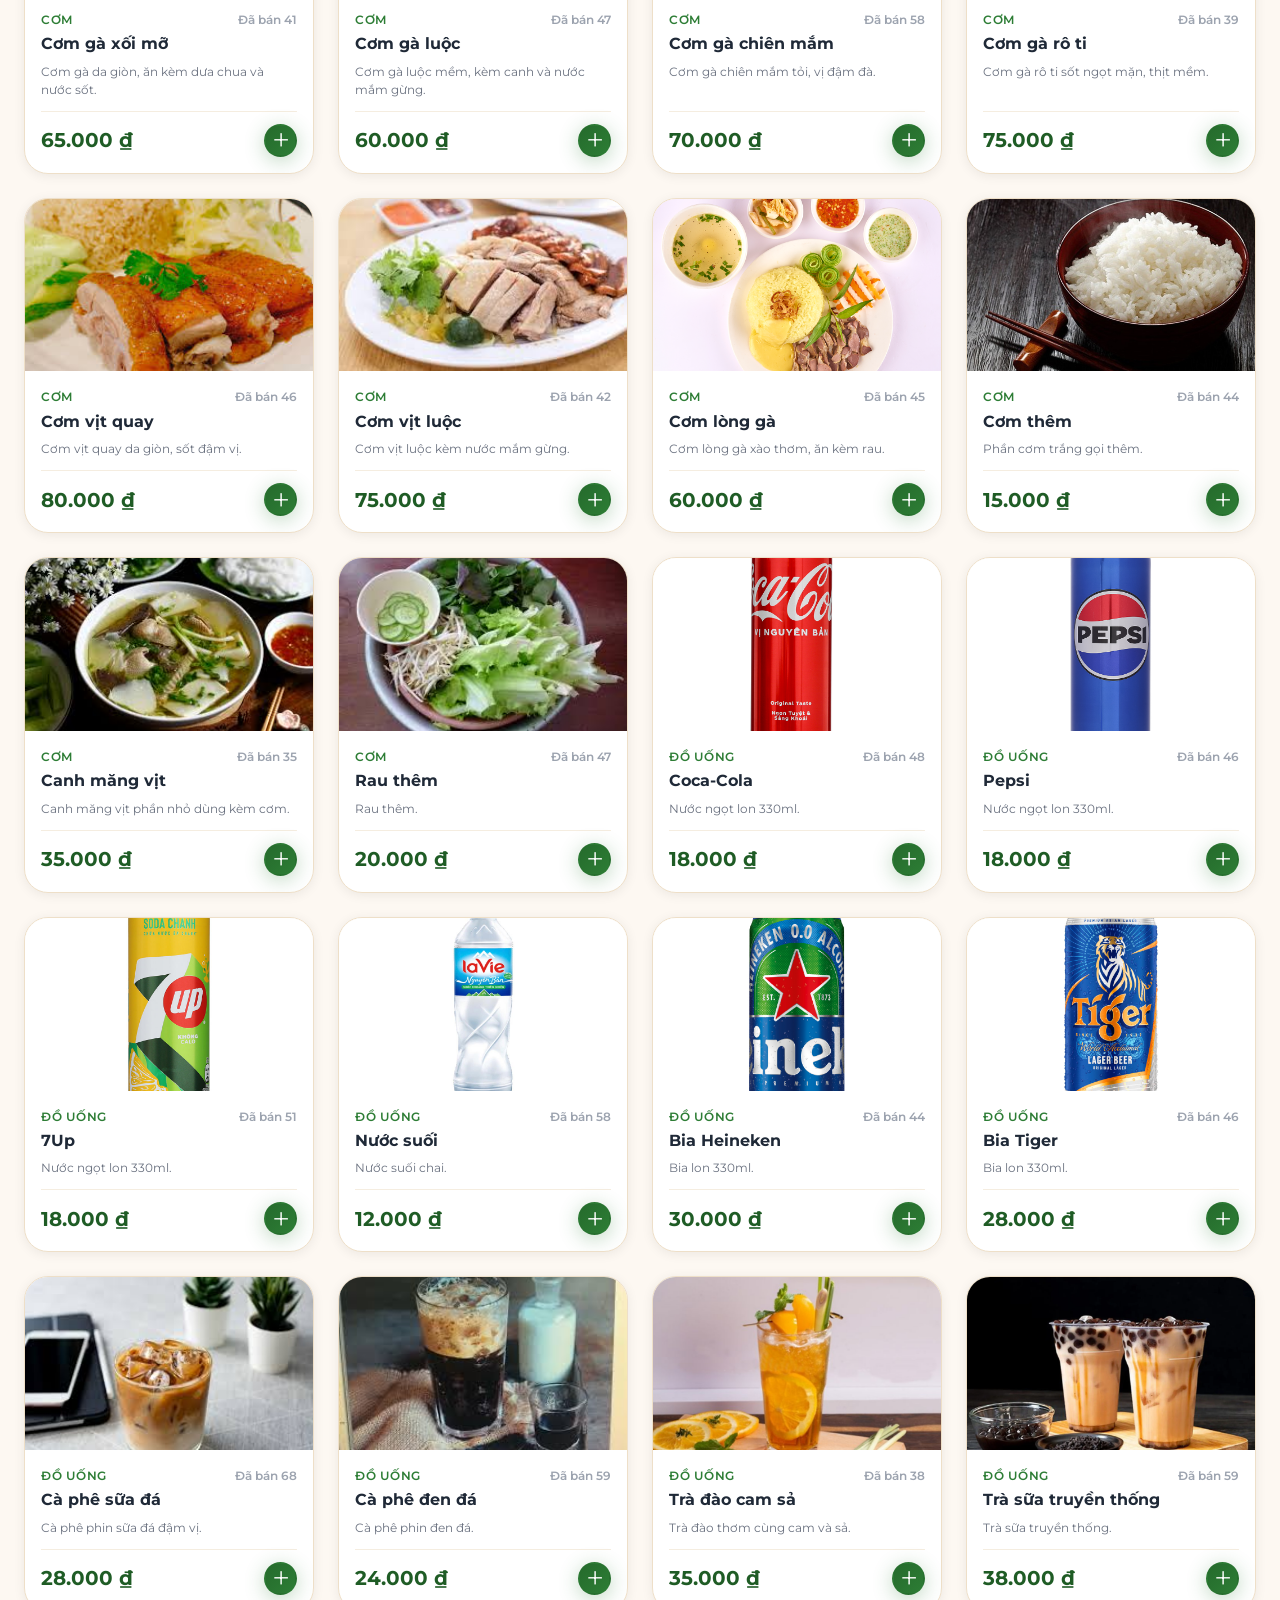
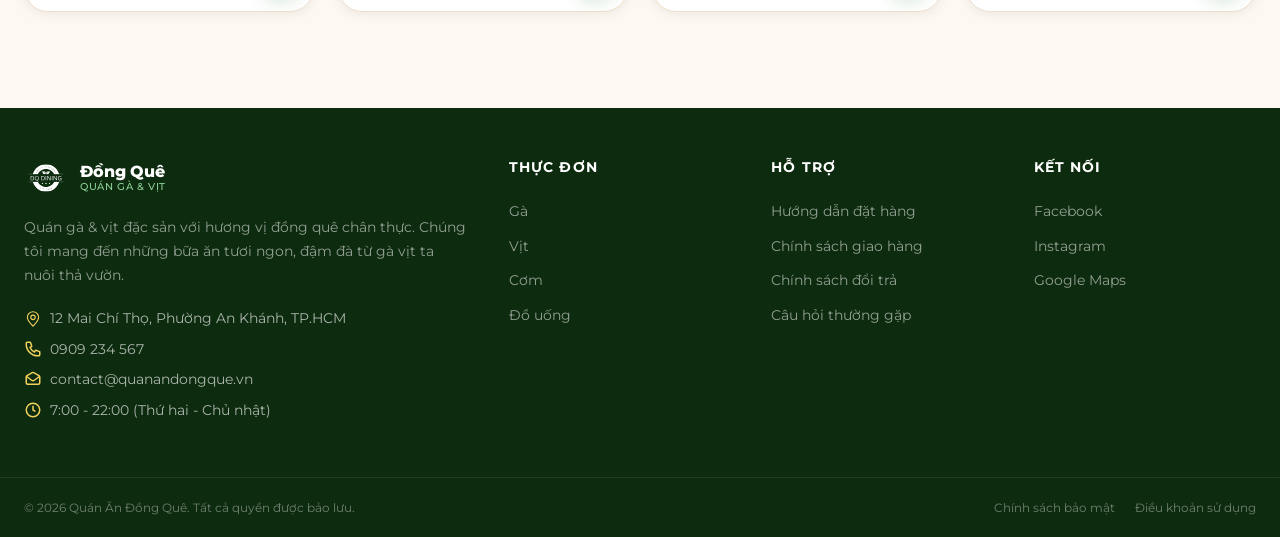
==== commit af1d87fd: "v1.1" ====
--- a/index.html
+++ b/index.html
@@ -13,7 +13,7 @@
   <title>Quán Ăn Đồng Quê | Gà & Vịt Ta Thả Vườn</title>
 
   <!-- Favicon -->
-  <link rel="icon" href="data:image/svg+xml,<svg xmlns='http://www.w3.org/2000/svg' viewBox='0 0 100 100'><text y='.9em' font-size='90'>🐔</text></svg>">
+  <link rel="icon" href="assets/logos/logo-green.svg" type="image/svg+xml">
 
   <!-- CSS -->
   <link rel="stylesheet" href="css/customer.css">
